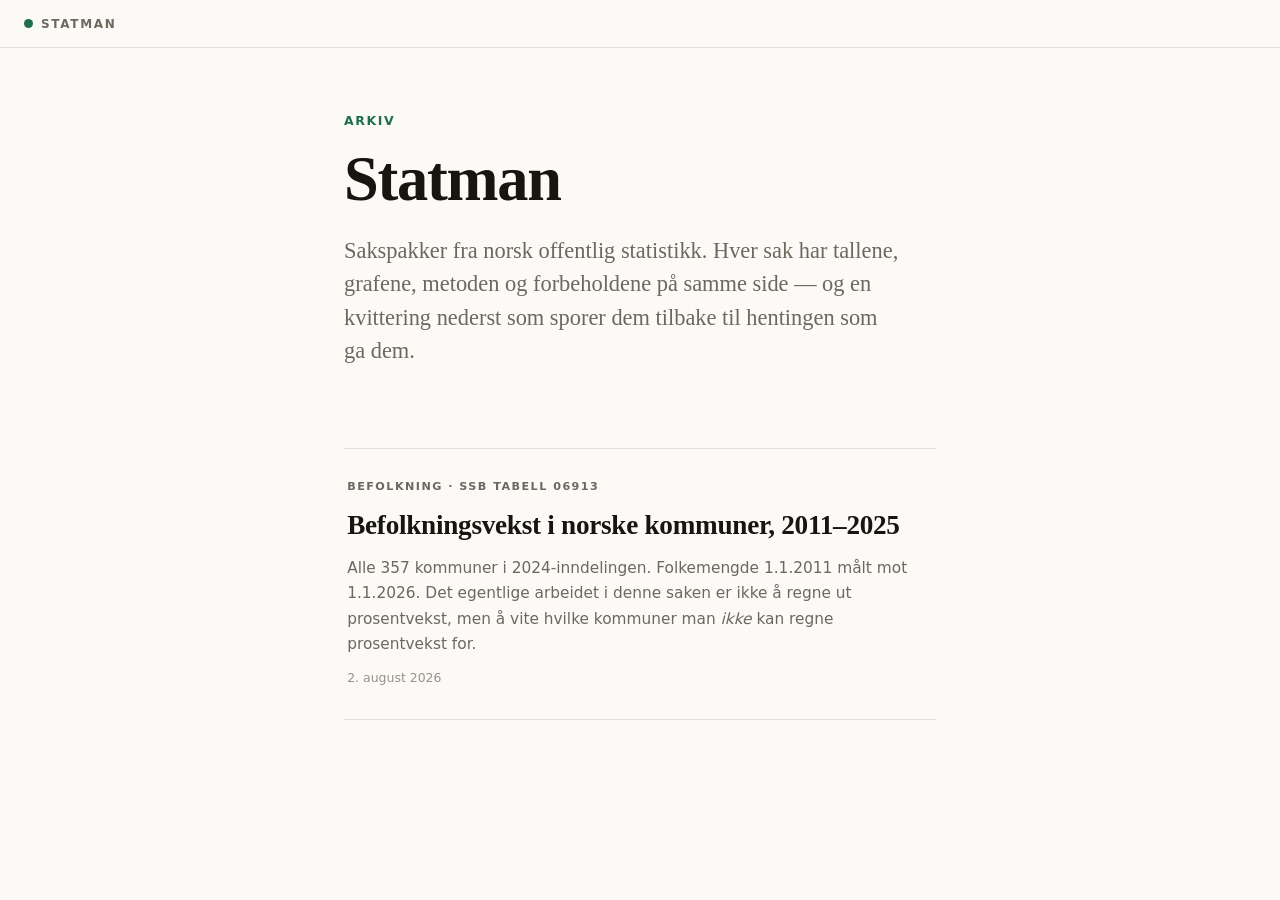
==== docs/index.html @ 6d4a6681 "Publiseringslaget: sakspakke -> artikkel i docs/ Et sjette lag, med sin egen regel: ingenting regnes" ====
<!doctype html>
<html lang="nb">
<head>
<meta charset="utf-8">
<meta name="viewport" content="width=device-width, initial-scale=1">
<title>Statman</title>
<meta name="description" content="Sakspakker fra norsk offentlig statistikk. Hver sak har tallene, grafene, metoden og forbeholdene på samme side — og en kvittering nederst som sporer dem tilbake til hentingen som ga dem.">
<meta name="generator" content="statman">
<meta name="color-scheme" content="light dark">
<link rel="icon" href="data:image/svg+xml,%3Csvg%20xmlns='http://www.w3.org/2000/svg'%20viewBox='0%200%2032%2032'%3E%3Crect%20width='32'%20height='32'%20rx='7'%20fill='%231f6f4a'/%3E%3Crect%20x='8'%20y='17'%20width='4'%20height='8'%20fill='%23fbfaf7'/%3E%3Crect%20x='14'%20y='11'%20width='4'%20height='14'%20fill='%23fbfaf7'/%3E%3Crect%20x='20'%20y='7'%20width='4'%20height='18'%20fill='%23fbfaf7'/%3E%3C/svg%3E">
<style>
/* Statman — publiseringslaget.
   Redaksjonelt og stramt. Ett tekstspenn, én aksentfarge, mye luft.
   Lekenheten ligger i det som ikke er nødvendig for å lese: kvitteringen,
   nøkkeltallene som teller opp, figurene som glir inn. Aldri i noe som
   flytter på et tall eller skjuler et forbehold. */

:root {
  color-scheme: light dark;

  --papir: #fbfaf7;
  --flate: #ffffff;
  --blekk: #16150f;
  --dempet: #6d675e;
  --svak: #97918a;
  --strek: #e6e1d8;
  --strek-mork: #d2ccc0;
  --aksent: #1f6f4a;
  --aksent-flate: #eaf3ee;
  --fall: #a33b32;
  --skygge: 0 1px 2px rgb(22 21 15 / 0.04), 0 8px 24px -12px rgb(22 21 15 / 0.16);

  --serif: ui-serif, "Iowan Old Style", "Palatino Linotype", Palatino, Georgia, serif;
  --sans: ui-sans-serif, system-ui, -apple-system, "Segoe UI", Roboto, Helvetica, sans-serif;
  --mono: ui-monospace, "SF Mono", SFMono-Regular, "JetBrains Mono", Menlo, Consolas, monospace;

  --spenn: 37rem;
  --kant: 1.5rem;
  --runding: 10px;
}

@media (prefers-color-scheme: dark) {
  :root {
    --papir: #100f0d;
    --flate: #191814;
    --blekk: #eae6dd;
    --dempet: #9d968a;
    --svak: #7a7368;
    --strek: #2b2924;
    --strek-mork: #3a3730;
    --aksent: #6cc294;
    --aksent-flate: #16241d;
    --fall: #e08a80;
    --skygge: 0 1px 2px rgb(0 0 0 / 0.4), 0 8px 24px -12px rgb(0 0 0 / 0.7);
  }
}

*, *::before, *::after { box-sizing: border-box; }

html { -webkit-text-size-adjust: 100%; scroll-behavior: smooth; }
@media (prefers-reduced-motion: reduce) { html { scroll-behavior: auto; } }

body {
  margin: 0;
  background: var(--papir);
  color: var(--blekk);
  font-family: var(--sans);
  font-size: 1.0625rem;
  line-height: 1.65;
  font-synthesis-weight: none;
  -webkit-font-smoothing: antialiased;
  text-rendering: optimizeLegibility;
}

::selection { background: var(--aksent); color: var(--papir); }

a { color: inherit; text-decoration-color: var(--strek-mork); text-underline-offset: 3px; }
a:hover { text-decoration-color: var(--aksent); }

/* -------------------------------------------------------------- rammeverk */
.fremdrift {
  position: fixed; inset: 0 auto auto 0;
  height: 2px; width: 0;
  background: var(--aksent);
  z-index: 9;
  transition: width 80ms linear;
}
@media print { .fremdrift { display: none; } }

.ark {
  display: grid;
  grid-template-columns:
    [full-start] minmax(var(--kant), 1fr)
    [wide-start] minmax(0, 9rem)
    [text-start] min(var(--spenn), 100% - var(--kant) * 2) [text-end]
    minmax(0, 9rem) [wide-end]
    minmax(var(--kant), 1fr) [full-end];
  padding-bottom: 5rem;
  counter-reset: seksjon;
}
.ark > * { grid-column: text; }

/* Seksjonene arver kolonnene fra arket, så en figur eller en tabell inne i
   en seksjon kan bryte ut av tekstspennet. Uten subgrid ville hver seksjon
   vært en boks som klemte alt inn i teksten igjen. Faller pent tilbake:
   uten støtte blir alt stående i tekstspennet. */
@supports (grid-template-columns: subgrid) {
  .ark > section {
    grid-column: full;
    display: grid;
    grid-template-columns: subgrid;
  }
  .ark > section > * { grid-column: text; }
  .ark > section > .noekkeltall,
  .ark > section > .tabell-hylse,
  .ark > section > .figur.bred { grid-column: wide; }
  .ark > section > .figur.full { grid-column: full; }
}

/* ------------------------------------------------------------------- topp */
.merke {
  grid-column: full;
  display: flex; align-items: center; gap: 0.5rem;
  padding: 1.1rem var(--kant);
  font: 600 0.75rem/1 var(--sans);
  letter-spacing: 0.14em; text-transform: uppercase;
  color: var(--dempet);
  border-bottom: 1px solid var(--strek);
  margin-bottom: 4rem;
}
.merke a { text-decoration: none; }
.merke a:hover { color: var(--aksent); }
.merke .frø {
  width: 9px; height: 9px; border-radius: 50%;
  background: var(--aksent);
  box-shadow: 0 0 0 0 color-mix(in oklab, var(--aksent) 55%, transparent);
  animation: puls 3.2s ease-out infinite;
}
@keyframes puls {
  0%   { box-shadow: 0 0 0 0 color-mix(in oklab, var(--aksent) 55%, transparent); }
  70%  { box-shadow: 0 0 0 9px color-mix(in oklab, var(--aksent) 0%, transparent); }
  100% { box-shadow: 0 0 0 0 color-mix(in oklab, var(--aksent) 0%, transparent); }
}

.stikk {
  margin: 0 0 1rem;
  font: 600 0.78rem/1.4 var(--sans);
  letter-spacing: 0.13em; text-transform: uppercase;
  color: var(--aksent);
}

h1 {
  margin: 0;
  font-family: var(--serif);
  font-size: clamp(2.3rem, 1.3rem + 3.6vw, 3.9rem);
  font-weight: 600;
  line-height: 1.05;
  letter-spacing: -0.02em;
  text-wrap: balance;
}

.ingress {
  margin: 1.4rem 0 0;
  font-family: var(--serif);
  font-size: clamp(1.15rem, 1rem + 0.6vw, 1.4rem);
  line-height: 1.5;
  color: var(--dempet);
  text-wrap: pretty;
}

.datolinje {
  margin: 1.6rem 0 0;
  padding-top: 1.4rem;
  border-top: 1px solid var(--strek);
  font-size: 0.83rem;
  color: var(--svak);
  letter-spacing: 0.02em;
}

/* --------------------------------------------------------------- seksjoner */
section { margin-top: 3.5rem; }
section:first-of-type { margin-top: 3rem; }

h2 {
  counter-increment: seksjon;
  display: flex; align-items: baseline; gap: 0.75rem;
  margin: 0 0 1.4rem;
  font-family: var(--serif);
  font-size: clamp(1.5rem, 1.2rem + 1vw, 1.95rem);
  font-weight: 600;
  letter-spacing: -0.01em;
  scroll-margin-top: 2rem;
}
h2::before {
  content: counter(seksjon, decimal-leading-zero);
  flex: none;
  font: 600 0.72rem/1.9 var(--sans);
  letter-spacing: 0.1em;
  color: var(--aksent);
  border-bottom: 2px solid var(--aksent);
}

p { margin: 0 0 1.1rem; text-wrap: pretty; }
strong { font-weight: 650; }
code {
  font-family: var(--mono);
  font-size: 0.87em;
  background: var(--aksent-flate);
  padding: 0.1em 0.35em;
  border-radius: 4px;
}

/* --------------------------------------------------------------- funnliste */
.funn { margin: 0 0 1.4rem; padding: 0; list-style: none; }
.funn li {
  position: relative;
  padding: 0 0 0 1.5rem;
  margin-bottom: 0.85rem;
}
.funn li::before {
  content: "";
  position: absolute; left: 0; top: 0.62em;
  width: 7px; height: 7px;
  border-radius: 2px;
  background: var(--aksent);
  transform: rotate(45deg);
  transition: transform 220ms ease;
}
.funn li:hover::before { transform: rotate(135deg) scale(1.15); }

/* -------------------------------------------------------------- nøkkeltall */
.noekkeltall {
  display: grid;
  grid-template-columns: repeat(auto-fit, minmax(min(100%, 9.5rem), 1fr));
  margin: 2.2rem 0;
  background: var(--flate);
  border: 1px solid var(--strek);
  border-radius: var(--runding);
  overflow: hidden;
}
/* Skillelinjene ligger på cellene, ikke i mellomrommet mellom dem. Det
   koster negative marginer, men et rutenett som ikke går opp får da tomrom
   i kortfargen i stedet for en grå flekk. */
.noekkeltall div {
  padding: 1.15rem 1.25rem;
  margin: 0 -1px -1px 0;
  border-right: 1px solid var(--strek);
  border-bottom: 1px solid var(--strek);
}
.noekkeltall .tall {
  display: block;
  font-family: var(--serif);
  font-size: clamp(1.7rem, 1.4rem + 1.2vw, 2.3rem);
  font-weight: 600;
  line-height: 1.1;
  letter-spacing: -0.02em;
  font-variant-numeric: tabular-nums;
}
.noekkeltall .etikett {
  display: block;
  margin-top: 0.45rem;
  font-size: 0.78rem;
  line-height: 1.35;
  letter-spacing: 0.06em;
  text-transform: uppercase;
  color: var(--dempet);
}
.noekkeltall .merknad {
  display: block;
  margin-top: 0.3rem;
  font-size: 0.78rem;
  color: var(--svak);
}

/* ------------------------------------------------------------------ figurer */
.figur { margin: 2.6rem 0; }
.figur.full { max-width: 72rem; margin-inline: auto; }
.figur a { display: block; text-decoration: none; }
.figur img {
  display: block; width: 100%; height: auto;
  border: 1px solid var(--strek);
  border-radius: var(--runding);
  background: #fff;
  box-shadow: var(--skygge);
  transition: transform 260ms cubic-bezier(.2,.7,.3,1), box-shadow 260ms ease;
}
.figur a:hover img { transform: translateY(-3px); box-shadow: 0 1px 2px rgb(22 21 15 / .05), 0 20px 44px -20px rgb(22 21 15 / .3); }
.figur figcaption {
  margin-top: 0.85rem;
  font-size: 0.87rem;
  line-height: 1.55;
  color: var(--dempet);
  max-width: var(--spenn);
}
.figur .kilde { display: block; margin-top: 0.25rem; color: var(--svak); font-size: 0.8rem; }

/* Glir inn ved scroll. Slås av av .rolig, som JS setter når brukeren har
   bedt om mindre bevegelse. */
body:not(.rolig) .avslor {
  opacity: 0;
  transform: translateY(14px);
}
body:not(.rolig) .avslor.synlig {
  opacity: 1;
  transform: none;
  transition: opacity 620ms ease, transform 620ms cubic-bezier(.2,.7,.3,1);
}

/* ------------------------------------------------------------------ tabeller */
.tabell-hylse {
  margin: 2.2rem 0;
  overflow-x: auto;
  border: 1px solid var(--strek);
  border-radius: var(--runding);
  background: var(--flate);
}
table { width: 100%; border-collapse: collapse; font-size: 0.9rem; }
thead th {
  position: sticky; top: 0;
  background: var(--flate);
  border-bottom: 1px solid var(--strek-mork);
  padding: 0.75rem 1rem;
  text-align: left;
  font-weight: 600;
  font-size: 0.76rem;
  letter-spacing: 0.07em;
  text-transform: uppercase;
  color: var(--dempet);
  white-space: nowrap;
}
th.h {
  cursor: pointer;
  user-select: none;
  transition: color 160ms ease;
}
th.h:hover { color: var(--aksent); }
th.h::after {
  content: "↕";
  margin-left: 0.4em;
  opacity: 0.28;
  font-size: 0.9em;
}
th.h[data-vei="opp"]::after   { content: "↑"; opacity: 1; color: var(--aksent); }
th.h[data-vei="ned"]::after   { content: "↓"; opacity: 1; color: var(--aksent); }
tbody td {
  padding: 0.6rem 1rem;
  border-top: 1px solid var(--strek);
  font-variant-numeric: tabular-nums;
}
tbody tr { transition: background 140ms ease; }
tbody tr:hover { background: var(--aksent-flate); }
td.right, th.right { text-align: right; }
.tabell-tekst { margin: -1.4rem 0 2.2rem; font-size: 0.85rem; color: var(--svak); }

/* ----------------------------------------------------------------- forbehold */
.forbehold h2::before { color: var(--fall); border-color: var(--fall); }
.forbehold p.hvorfor { color: var(--dempet); font-size: 0.95rem; }
details {
  border-top: 1px solid var(--strek);
  padding: 0.15rem 0;
}
details:last-of-type { border-bottom: 1px solid var(--strek); }
summary {
  display: flex; align-items: baseline; gap: 0.7rem;
  padding: 0.9rem 0;
  cursor: pointer;
  list-style: none;
  font-weight: 600;
  font-size: 0.98rem;
}
summary::-webkit-details-marker { display: none; }
summary::before {
  content: "+";
  flex: none;
  width: 1.1rem;
  font: 400 1.1rem/1 var(--mono);
  color: var(--aksent);
  transition: transform 220ms cubic-bezier(.2,.7,.3,1);
}
details[open] summary::before { transform: rotate(45deg); }
summary .enhet { font-weight: 400; color: var(--svak); font-size: 0.85rem; }
summary:hover { color: var(--aksent); }
details ul { margin: 0 0 1.1rem; padding-left: 1.85rem; }
details li { margin-bottom: 0.5rem; font-size: 0.94rem; color: var(--dempet); }
details li.brudd::marker { color: var(--fall); }
details .kilde-linje {
  margin: 0 0 0.8rem 1.85rem;
  font-size: 0.82rem;
  color: var(--svak);
}

/* --------------------------------------------------------------------- filer */
.filer { margin: 0; padding: 0; list-style: none; }
.filer li { border-top: 1px solid var(--strek); }
.filer li:last-child { border-bottom: 1px solid var(--strek); }
.filer a {
  display: flex; flex-wrap: wrap; align-items: baseline; gap: 0.2rem 0.9rem;
  padding: 0.8rem 0.2rem;
  text-decoration: none;
  transition: padding-left 200ms cubic-bezier(.2,.7,.3,1), background 160ms ease;
}
.filer a:hover { padding-left: 0.7rem; background: var(--aksent-flate); }
.filer .navn { font-family: var(--mono); font-size: 0.86rem; color: var(--aksent); }
.filer .om { color: var(--dempet); font-size: 0.9rem; }

/* --------------------------------------------------------------- kvitteringen */
/* Proveniensen satt som en kassalapp. Den er der fordi det er det systemet
   gjør best: et publisert tall skal kunne spores tilbake til hentingen som
   ga det, også av noen som bare har denne sida. */
.kvittering {
  --pad: 1.5rem;
  position: relative;
  margin: 4.5rem 0 0;
  padding: var(--pad);
  background: var(--flate);
  border: 1px solid var(--strek);
  border-bottom: 0;
  border-radius: var(--runding) var(--runding) 0 0;
  box-shadow: var(--skygge);
  font-family: var(--mono);
  font-size: 0.78rem;
  line-height: 1.9;
  color: var(--dempet);
}
.kvittering::after {
  content: "";
  position: absolute; left: -1px; right: -1px; bottom: -11px;
  height: 12px;
  background: var(--flate);
  border-inline: 1px solid var(--strek);
  -webkit-mask: linear-gradient(-45deg, #0000 8px, #000 0) 0 0 / 16px 100% repeat-x;
          mask: linear-gradient(-45deg, #0000 8px, #000 0) 0 0 / 16px 100% repeat-x;
}
.kvittering h2 {
  display: block;
  margin: 0 0 1rem;
  font: 600 0.72rem/1 var(--sans);
  letter-spacing: 0.18em;
  text-transform: uppercase;
  color: var(--blekk);
  text-align: center;
}
.kvittering h2::before { content: none; }
.kvittering hr {
  border: 0;
  border-top: 1px dashed var(--strek-mork);
  margin: 0.9rem 0;
}
.kvittering dl {
  display: grid;
  grid-template-columns: minmax(6rem, auto) 1fr;
  gap: 0.1rem 1.2rem;
  margin: 0;
}
@media (max-width: 32rem) {
  .kvittering dl { grid-template-columns: 1fr; }
  .kvittering dt { margin-top: 0.6rem; }
}
.kvittering dt { color: var(--svak); white-space: nowrap; }
.kvittering dd { margin: 0; overflow-wrap: anywhere; color: var(--blekk); }
.kvittering .bunn { margin: 0.9rem 0 0; text-align: center; color: var(--svak); }

/* ------------------------------------------------------------------- arkivet */
.arkiv { list-style: none; margin: 2rem 0 0; padding: 0; }
.arkiv li { border-top: 1px solid var(--strek); }
.arkiv li:last-child { border-bottom: 1px solid var(--strek); }
.arkiv a {
  display: block;
  padding: 1.9rem 0.2rem;
  text-decoration: none;
  transition: padding-left 260ms cubic-bezier(.2,.7,.3,1), background 180ms ease;
}
.arkiv a:hover { padding-left: 0.9rem; background: var(--aksent-flate); }
.arkiv .stikk { margin-bottom: 0.5rem; font-size: 0.7rem; }
.arkiv h2 {
  display: block;
  margin: 0 0 0.5rem;
  font-size: clamp(1.35rem, 1.15rem + 0.8vw, 1.7rem);
}
.arkiv h2::before { content: none; }
.arkiv p { margin: 0; color: var(--dempet); font-size: 0.96rem; }
.arkiv time { display: block; margin-top: 0.7rem; font-size: 0.78rem; color: var(--svak); font-variant-numeric: tabular-nums; }
.tomt { color: var(--svak); font-style: italic; }

/* --------------------------------------------------------------------- print */
@media print {
  body { background: #fff; font-size: 10.5pt; }
  .merke, .fremdrift { display: none; }
  .figur img { box-shadow: none; }
  details { break-inside: avoid; }
  details:not([open]) > *:not(summary) { display: block !important; }
  .kvittering { box-shadow: none; break-inside: avoid; }
  a { text-decoration: none; }
}
</style>
</head>
<body>
<div class="fremdrift" id="fremdrift"></div>
<article class="ark"><div class="merke"><span class="frø"></span>Statman</div><header><p class="stikk">Arkiv</p><h1>Statman</h1><p class="ingress">Sakspakker fra norsk offentlig statistikk. Hver sak har tallene, grafene, metoden og forbeholdene på samme side — og en kvittering nederst som sporer dem tilbake til hentingen som ga dem.</p></header><section><ul class="arkiv"><li><a href="befolkningsvekst_kommune/index.html"><p class="stikk">Befolkning · SSB tabell 06913</p><h2>Befolkningsvekst i norske kommuner, 2011–2025</h2><p>Alle 357 kommuner i 2024-inndelingen. Folkemengde 1.1.2011 målt mot 1.1.2026. Det egentlige arbeidet i denne saken er ikke å regne ut prosentvekst, men å vite hvilke kommuner man <em>ikke</em> kan regne prosentvekst for.</p><time datetime="2026-08-02">2. august 2026</time></a></li></ul></section></article>
<script>
/* Statman — publiseringslaget.
   Fire små ting: lesefremdrift, tall som teller opp, figurer som glir inn,
   tabeller som kan sorteres. Ingenting her endrer et tall, og sida er fullt
   lesbar uten skript i det hele tatt. */
(function () {
  "use strict";

  var rolig = window.matchMedia("(prefers-reduced-motion: reduce)").matches;
  if (rolig) document.body.classList.add("rolig");

  /* ------------------------------------------------------ lesefremdrift */
  var stripe = document.getElementById("fremdrift");
  if (stripe) {
    var ventende = false;
    var tegn = function () {
      ventende = false;
      var h = document.documentElement;
      var strekk = h.scrollHeight - h.clientHeight;
      var del = strekk > 0 ? h.scrollTop / strekk : 0;
      stripe.style.width = Math.min(100, Math.max(0, del * 100)).toFixed(2) + "%";
    };
    addEventListener("scroll", function () {
      if (!ventende) { ventende = true; requestAnimationFrame(tegn); }
    }, { passive: true });
    addEventListener("resize", tegn, { passive: true });
    tegn();
  }

  /* --------------------------------------------------------- norske tall */
  // "+707 095", "14,4 %", "−22,1 %" -> {før, tall, desimaler, etter}
  // Tallet får ikke slutte på mellomrom — ellers spiser det opp det harde
  // mellomrommet foran «%» og «øre», og enheten klistrer seg til tallet.
  var TALL = /^(.*?)(\d(?:[\d\s]*\d)?(?:,\d+)?)(.*)$/s;

  function les(tekst) {
    var m = TALL.exec(tekst);
    if (!m) return null;
    var rå = m[2].replace(/\s/g, "").replace(",", ".");
    var verdi = parseFloat(rå);
    if (!isFinite(verdi)) return null;
    var komma = m[2].indexOf(",");
    return {
      før: m[1],
      verdi: verdi,
      desimaler: komma === -1 ? 0 : m[2].length - komma - 1,
      etter: m[3]
    };
  }

  function skriv(del, verdi) {
    return del.før + verdi.toLocaleString("nb-NO", {
      minimumFractionDigits: del.desimaler,
      maximumFractionDigits: del.desimaler
    }) + del.etter;
  }

  /* ------------------------------------------- nøkkeltall som teller opp */
  function tell(el) {
    var del = les(el.textContent);
    if (!del) return;
    var start = performance.now();
    var varighet = 900;
    var steg = function (nå) {
      var t = Math.min(1, (nå - start) / varighet);
      var lettet = 1 - Math.pow(1 - t, 3);
      el.textContent = skriv(del, del.verdi * lettet);
      if (t < 1) requestAnimationFrame(steg);
      else el.textContent = skriv(del, del.verdi);
    };
    requestAnimationFrame(steg);
  }

  /* ------------------------------------------------ avsløring ved scroll */
  var mål = document.querySelectorAll(".avslor");
  if (!rolig && "IntersectionObserver" in window) {
    var kikker = new IntersectionObserver(function (poster) {
      poster.forEach(function (post) {
        if (!post.isIntersecting) return;
        post.target.classList.add("synlig");
        post.target.querySelectorAll(".tall").forEach(tell);
        kikker.unobserve(post.target);
      });
    }, { rootMargin: "0px 0px -8% 0px", threshold: 0.12 });
    mål.forEach(function (el) { kikker.observe(el); });
  } else {
    mål.forEach(function (el) { el.classList.add("synlig"); });
  }

  /* ---------------------------------------------------- sorterbare tabeller */
  document.querySelectorAll("table[data-sorterbar]").forEach(function (tabell) {
    var kropp = tabell.tBodies[0];
    if (!kropp) return;
    var opprinnelig = Array.prototype.slice.call(kropp.rows);

    tabell.querySelectorAll("thead th").forEach(function (th, kol) {
      th.classList.add("h");
      th.tabIndex = 0;
      th.setAttribute("role", "button");

      var sorter = function () {
        var vei = th.dataset.vei === "ned" ? "opp" : th.dataset.vei === "opp" ? "" : "ned";
        tabell.querySelectorAll("thead th").forEach(function (annen) {
          delete annen.dataset.vei;
          annen.removeAttribute("aria-sort");
        });

        if (!vei) {
          opprinnelig.forEach(function (rad) { kropp.appendChild(rad); });
          return;
        }
        th.dataset.vei = vei;
        th.setAttribute("aria-sort", vei === "ned" ? "descending" : "ascending");

        var retning = vei === "ned" ? -1 : 1;
        var rader = Array.prototype.slice.call(kropp.rows);
        rader.sort(function (a, b) {
          var ta = a.cells[kol].textContent.trim();
          var tb = b.cells[kol].textContent.trim();
          var na = les(ta), nb = les(tb);
          // Bare tallsortering når hele kolonneparet er tall. Ellers
          // ville «Nes» og «1806» blitt sammenlignet på hver sin skala.
          if (na && nb && /^[^\p{L}]*$/u.test(ta.replace(/[%\s]/g, ""))) {
            var fa = /^\s*[-−]/.test(ta) ? -na.verdi : na.verdi;
            var fb = /^\s*[-−]/.test(tb) ? -nb.verdi : nb.verdi;
            return (fa - fb) * retning;
          }
          return ta.localeCompare(tb, "nb") * retning;
        });
        rader.forEach(function (rad) { kropp.appendChild(rad); });
      };

      th.addEventListener("click", sorter);
      th.addEventListener("keydown", function (e) {
        if (e.key === "Enter" || e.key === " ") { e.preventDefault(); sorter(); }
      });
    });
  });
})();
</script>
</body>
</html>
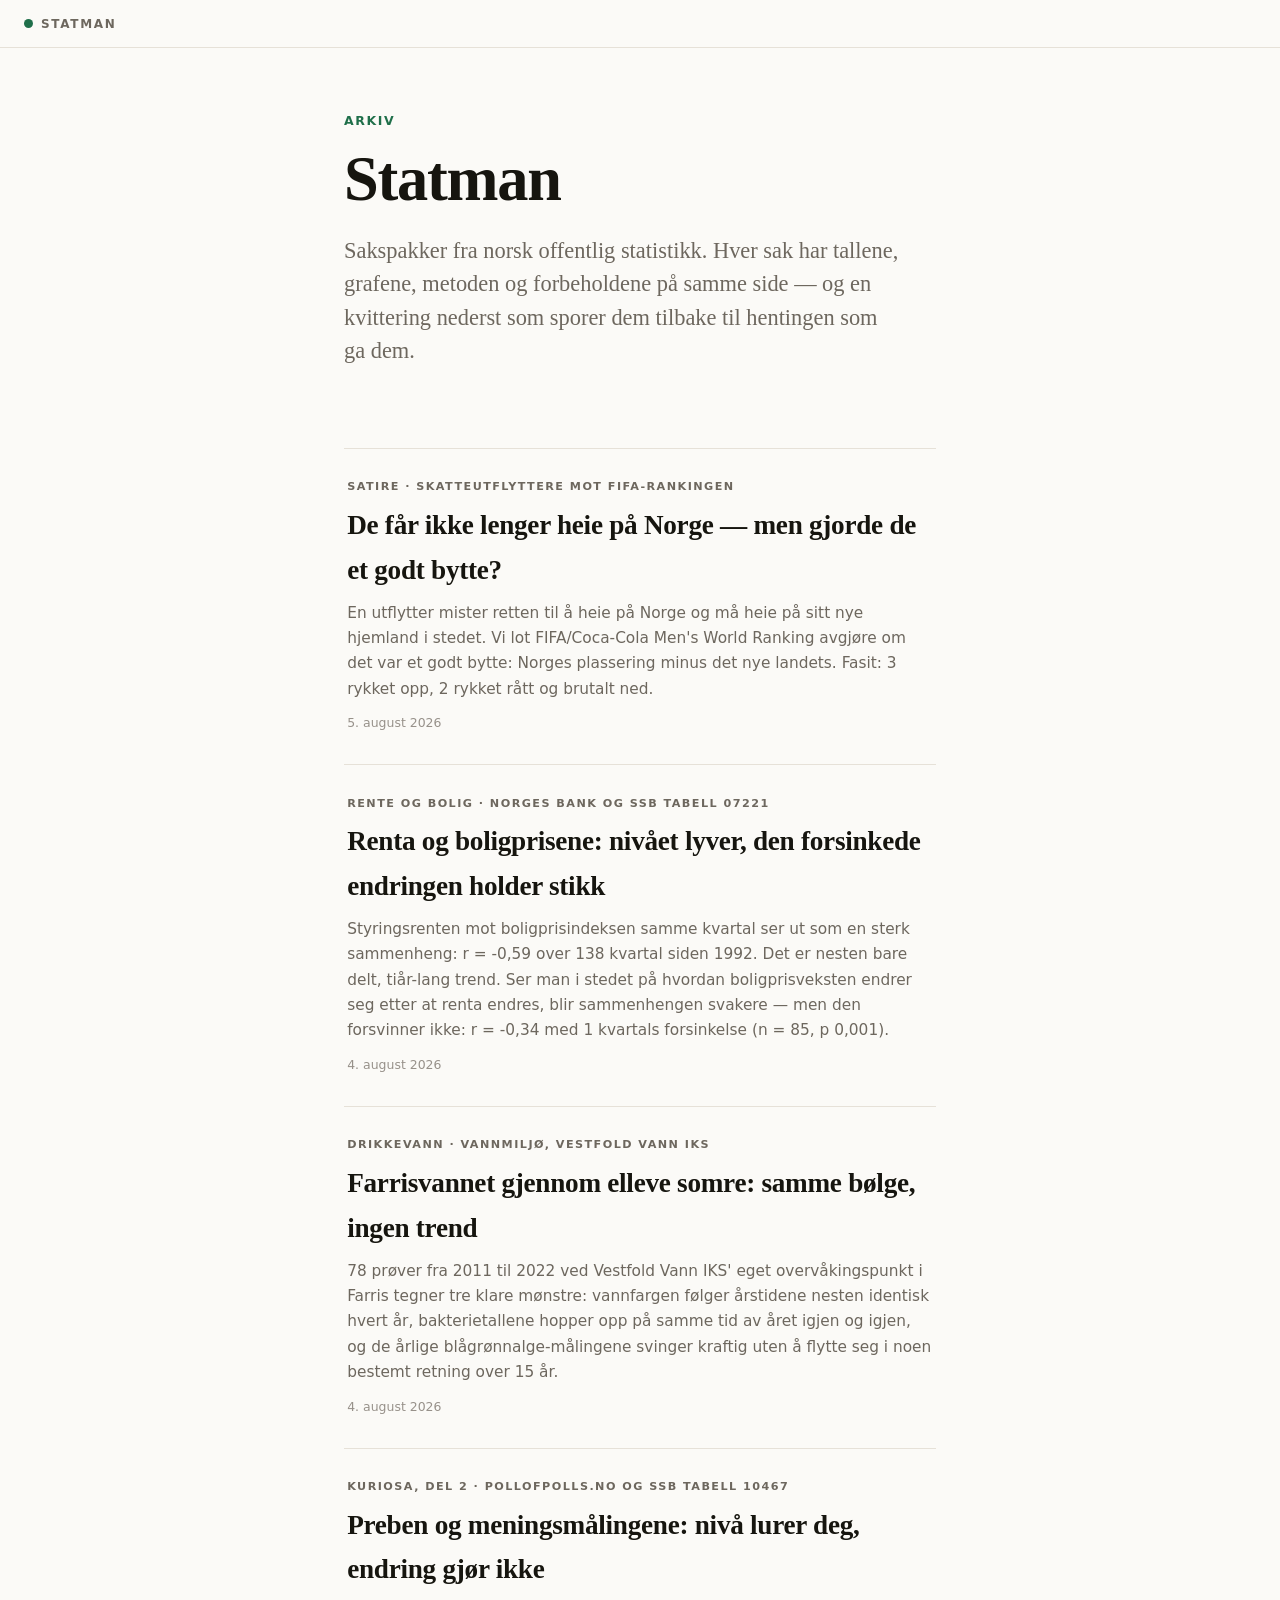
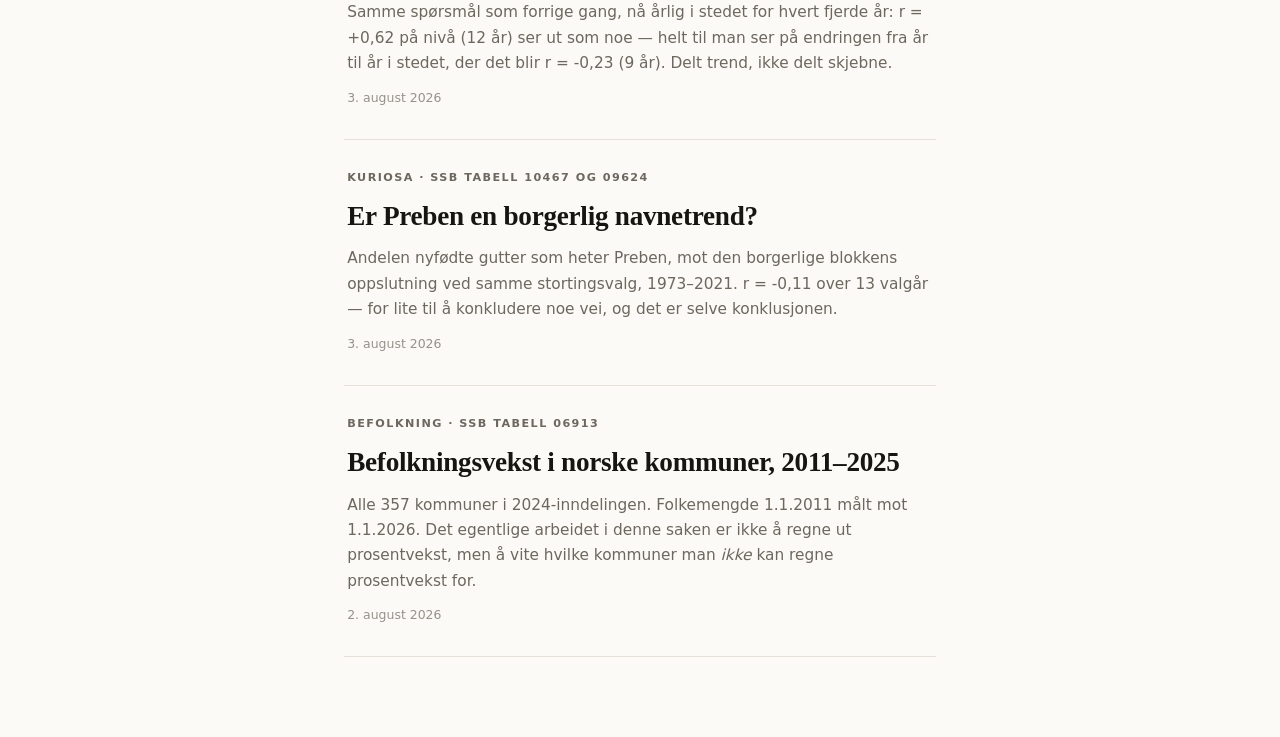
==== commit 5e08b944: "Utflyttertabellen: legg til Isabel Raad (Emiratene) Én ny, veldokumentert utflytter i eget land: Isa" ====
--- a/docs/index.html
+++ b/docs/index.html
@@ -496,7 +496,7 @@
 </head>
 <body>
 <div class="fremdrift" id="fremdrift"></div>
-<article class="ark"><div class="merke"><span class="frø"></span>Statman</div><header><p class="stikk">Arkiv</p><h1>Statman</h1><p class="ingress">Sakspakker fra norsk offentlig statistikk. Hver sak har tallene, grafene, metoden og forbeholdene på samme side — og en kvittering nederst som sporer dem tilbake til hentingen som ga dem.</p></header><section><ul class="arkiv"><li><a href="befolkningsvekst_kommune/index.html"><p class="stikk">Befolkning · SSB tabell 06913</p><h2>Befolkningsvekst i norske kommuner, 2011–2025</h2><p>Alle 357 kommuner i 2024-inndelingen. Folkemengde 1.1.2011 målt mot 1.1.2026. Det egentlige arbeidet i denne saken er ikke å regne ut prosentvekst, men å vite hvilke kommuner man <em>ikke</em> kan regne prosentvekst for.</p><time datetime="2026-08-02">2. august 2026</time></a></li></ul></section></article>
+<article class="ark"><div class="merke"><span class="frø"></span>Statman</div><header><p class="stikk">Arkiv</p><h1>Statman</h1><p class="ingress">Sakspakker fra norsk offentlig statistikk. Hver sak har tallene, grafene, metoden og forbeholdene på samme side — og en kvittering nederst som sporer dem tilbake til hentingen som ga dem.</p></header><section><ul class="arkiv"><li><a href="utflyttere_fifa/index.html"><p class="stikk">Satire · Skatteutflyttere mot FIFA-rankingen</p><h2>De får ikke lenger heie på Norge — men gjorde de et godt bytte?</h2><p>En utflytter mister retten til å heie på Norge og må heie på sitt nye hjemland i stedet. Vi lot FIFA/Coca-Cola Men&#x27;s World Ranking avgjøre om det var et godt bytte: Norges plassering minus det nye landets. Fasit: 3 rykket opp, 2 rykket rått og brutalt ned.</p><time datetime="2026-08-05">5. august 2026</time></a></li><li><a href="rente_bolig/index.html"><p class="stikk">Rente og bolig · Norges Bank og SSB tabell 07221</p><h2>Renta og boligprisene: nivået lyver, den forsinkede endringen holder stikk</h2><p>Styringsrenten mot boligprisindeksen samme kvartal ser ut som en sterk sammenheng: r = -0,59 over 138 kvartal siden 1992. Det er nesten bare delt, tiår-lang trend. Ser man i stedet på hvordan boligprisveksten endrer seg etter at renta endres, blir sammenhengen svakere — men den forsvinner ikke: r = -0,34 med 1 kvartals forsinkelse (n = 85, p 0,001).</p><time datetime="2026-08-04">4. august 2026</time></a></li><li><a href="farris_vannkvalitet/index.html"><p class="stikk">Drikkevann · Vannmiljø, Vestfold Vann IKS</p><h2>Farrisvannet gjennom elleve somre: samme bølge, ingen trend</h2><p>78 prøver fra 2011 til 2022 ved Vestfold Vann IKS&#x27; eget overvåkingspunkt i Farris tegner tre klare mønstre: vannfargen følger årstidene nesten identisk hvert år, bakterietallene hopper opp på samme tid av året igjen og igjen, og de årlige blågrønnalge-målingene svinger kraftig uten å flytte seg i noen bestemt retning over 15 år.</p><time datetime="2026-08-04">4. august 2026</time></a></li><li><a href="preben_meningsmalinger/index.html"><p class="stikk">Kuriosa, del 2 · pollofpolls.no og SSB tabell 10467</p><h2>Preben og meningsmålingene: nivå lurer deg, endring gjør ikke</h2><p>Samme spørsmål som forrige gang, nå årlig i stedet for hvert fjerde år: r = +0,62 på nivå (12 år) ser ut som noe — helt til man ser på endringen fra år til år i stedet, der det blir r = -0,23 (9 år). Delt trend, ikke delt skjebne.</p><time datetime="2026-08-03">3. august 2026</time></a></li><li><a href="preben_borgerlig/index.html"><p class="stikk">Kuriosa · SSB tabell 10467 og 09624</p><h2>Er Preben en borgerlig navnetrend?</h2><p>Andelen nyfødte gutter som heter Preben, mot den borgerlige blokkens oppslutning ved samme stortingsvalg, 1973–2021. r = -0,11 over 13 valgår — for lite til å konkludere noe vei, og det er selve konklusjonen.</p><time datetime="2026-08-03">3. august 2026</time></a></li><li><a href="befolkningsvekst_kommune/index.html"><p class="stikk">Befolkning · SSB tabell 06913</p><h2>Befolkningsvekst i norske kommuner, 2011–2025</h2><p>Alle 357 kommuner i 2024-inndelingen. Folkemengde 1.1.2011 målt mot 1.1.2026. Det egentlige arbeidet i denne saken er ikke å regne ut prosentvekst, men å vite hvilke kommuner man <em>ikke</em> kan regne prosentvekst for.</p><time datetime="2026-08-02">2. august 2026</time></a></li></ul></section></article>
 <script>
 /* Statman — publiseringslaget.
    Fire små ting: lesefremdrift, tall som teller opp, figurer som glir inn,
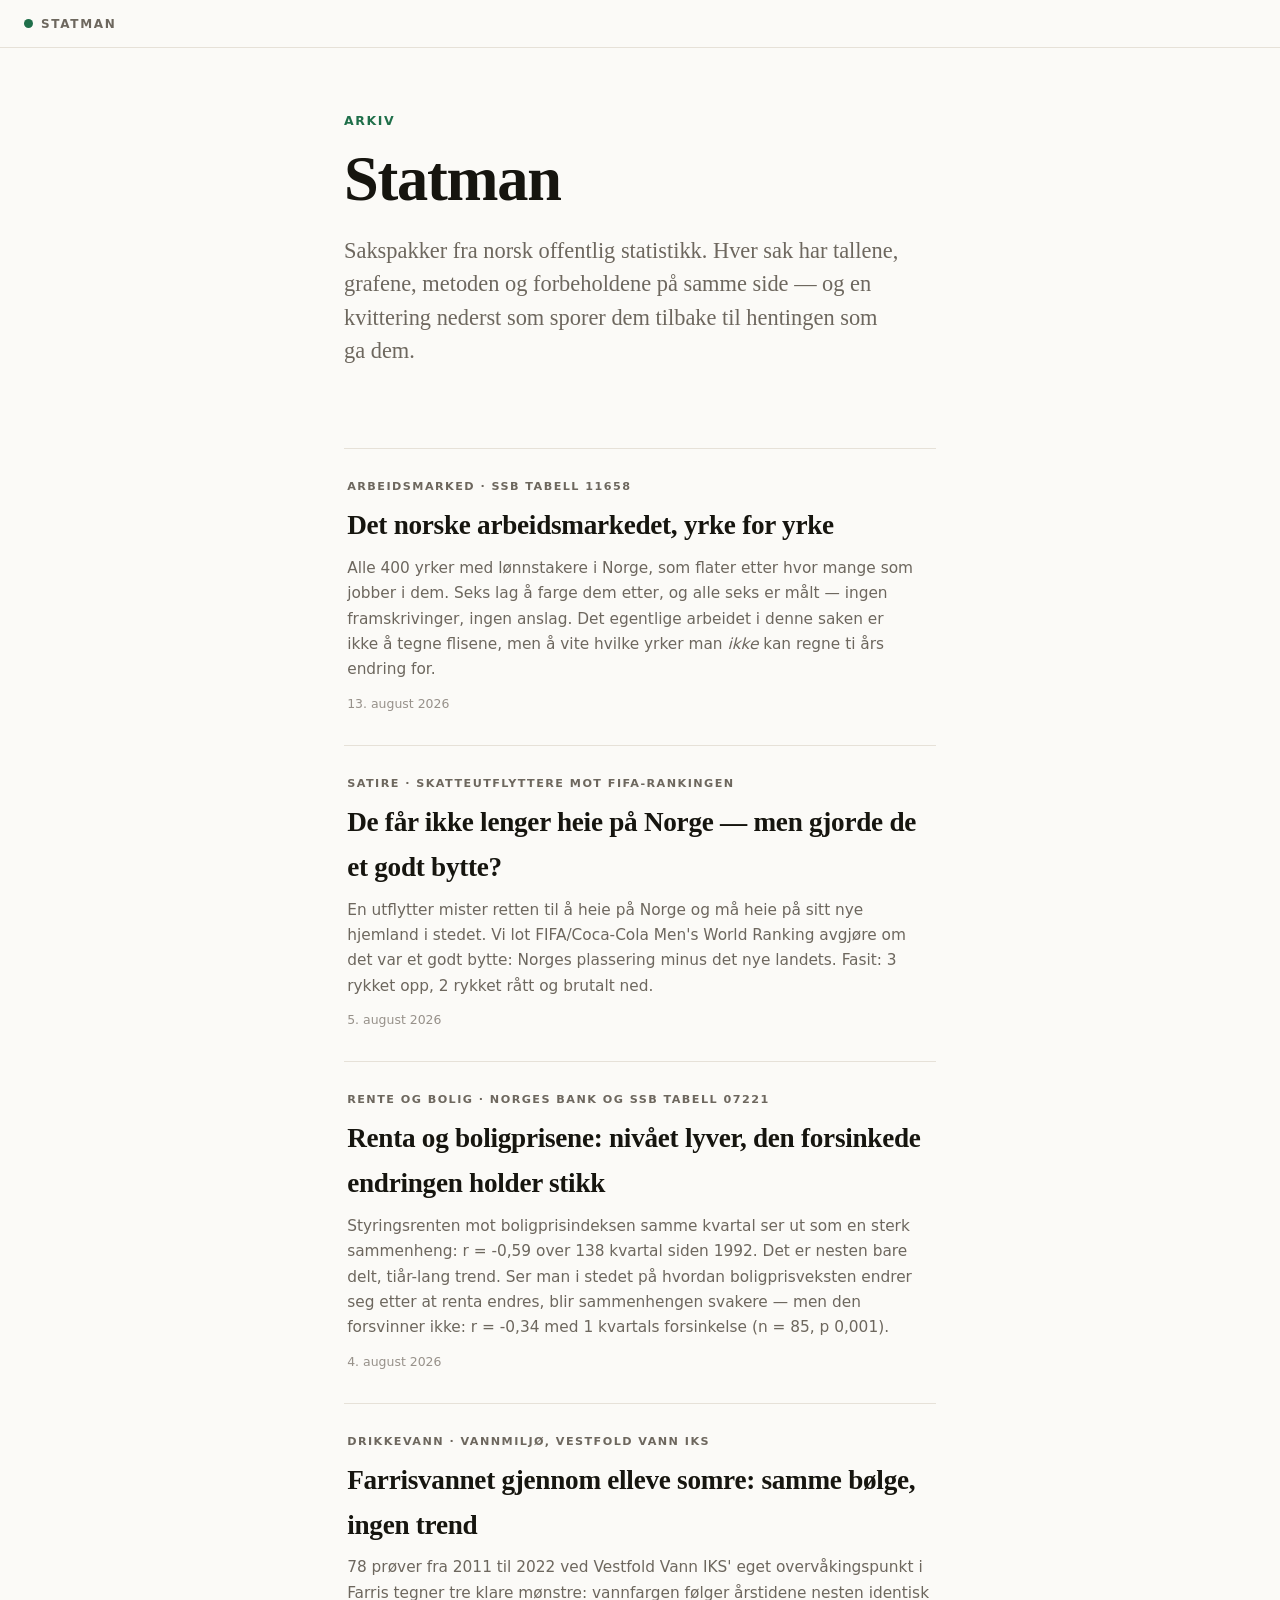
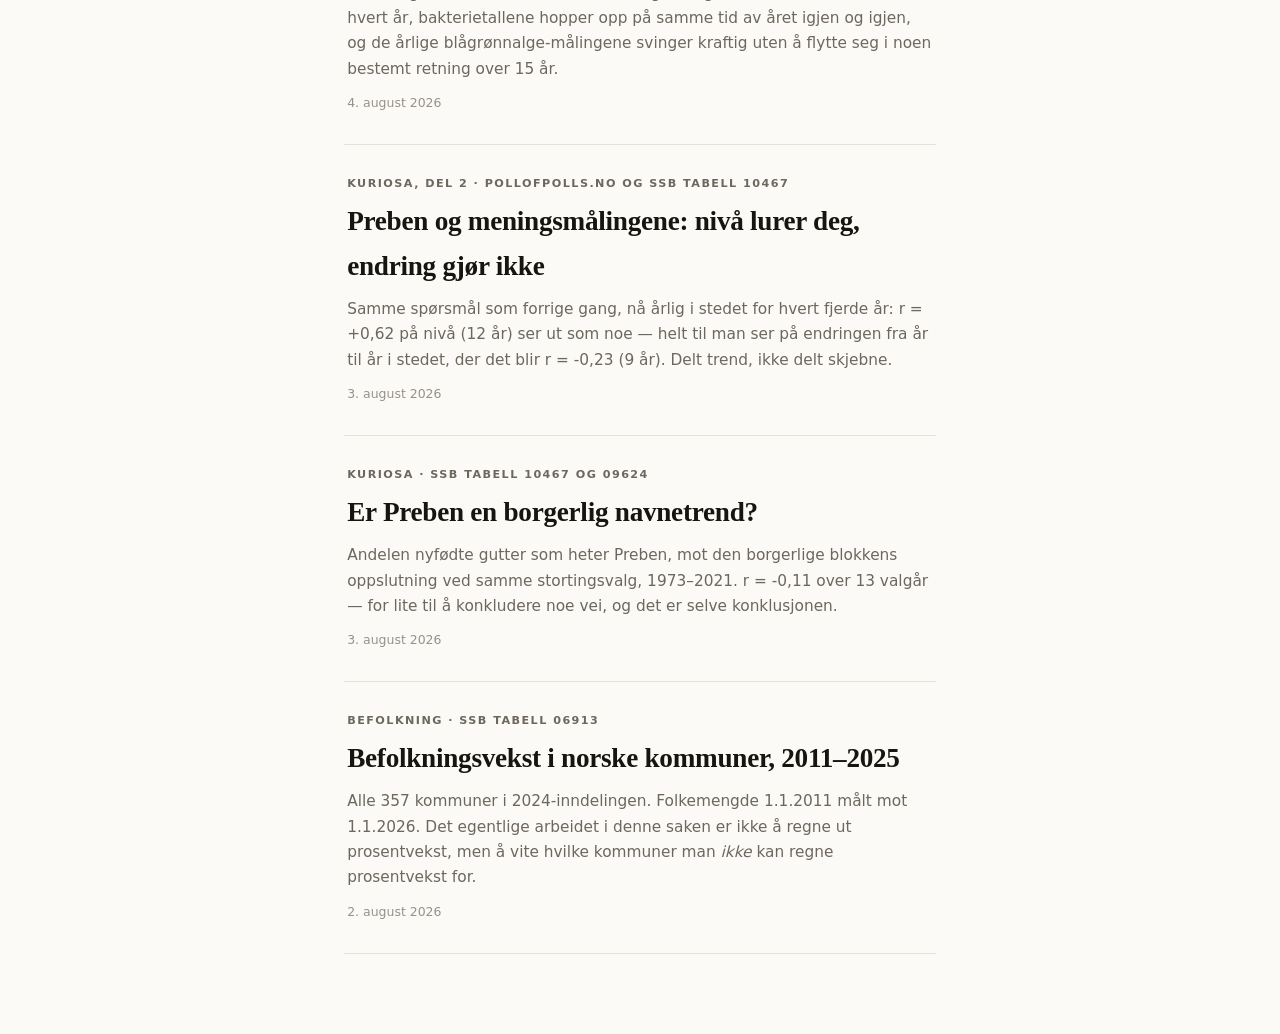
==== commit 3190caca: "Arbeidsmarkedet yrke for yrke: flisediagram med seks målte fargelag Ny sak over 407 fireside STYRK-0" ====
--- a/docs/index.html
+++ b/docs/index.html
@@ -496,7 +496,7 @@
 </head>
 <body>
 <div class="fremdrift" id="fremdrift"></div>
-<article class="ark"><div class="merke"><span class="frø"></span>Statman</div><header><p class="stikk">Arkiv</p><h1>Statman</h1><p class="ingress">Sakspakker fra norsk offentlig statistikk. Hver sak har tallene, grafene, metoden og forbeholdene på samme side — og en kvittering nederst som sporer dem tilbake til hentingen som ga dem.</p></header><section><ul class="arkiv"><li><a href="utflyttere_fifa/index.html"><p class="stikk">Satire · Skatteutflyttere mot FIFA-rankingen</p><h2>De får ikke lenger heie på Norge — men gjorde de et godt bytte?</h2><p>En utflytter mister retten til å heie på Norge og må heie på sitt nye hjemland i stedet. Vi lot FIFA/Coca-Cola Men&#x27;s World Ranking avgjøre om det var et godt bytte: Norges plassering minus det nye landets. Fasit: 3 rykket opp, 2 rykket rått og brutalt ned.</p><time datetime="2026-08-05">5. august 2026</time></a></li><li><a href="rente_bolig/index.html"><p class="stikk">Rente og bolig · Norges Bank og SSB tabell 07221</p><h2>Renta og boligprisene: nivået lyver, den forsinkede endringen holder stikk</h2><p>Styringsrenten mot boligprisindeksen samme kvartal ser ut som en sterk sammenheng: r = -0,59 over 138 kvartal siden 1992. Det er nesten bare delt, tiår-lang trend. Ser man i stedet på hvordan boligprisveksten endrer seg etter at renta endres, blir sammenhengen svakere — men den forsvinner ikke: r = -0,34 med 1 kvartals forsinkelse (n = 85, p 0,001).</p><time datetime="2026-08-04">4. august 2026</time></a></li><li><a href="farris_vannkvalitet/index.html"><p class="stikk">Drikkevann · Vannmiljø, Vestfold Vann IKS</p><h2>Farrisvannet gjennom elleve somre: samme bølge, ingen trend</h2><p>78 prøver fra 2011 til 2022 ved Vestfold Vann IKS&#x27; eget overvåkingspunkt i Farris tegner tre klare mønstre: vannfargen følger årstidene nesten identisk hvert år, bakterietallene hopper opp på samme tid av året igjen og igjen, og de årlige blågrønnalge-målingene svinger kraftig uten å flytte seg i noen bestemt retning over 15 år.</p><time datetime="2026-08-04">4. august 2026</time></a></li><li><a href="preben_meningsmalinger/index.html"><p class="stikk">Kuriosa, del 2 · pollofpolls.no og SSB tabell 10467</p><h2>Preben og meningsmålingene: nivå lurer deg, endring gjør ikke</h2><p>Samme spørsmål som forrige gang, nå årlig i stedet for hvert fjerde år: r = +0,62 på nivå (12 år) ser ut som noe — helt til man ser på endringen fra år til år i stedet, der det blir r = -0,23 (9 år). Delt trend, ikke delt skjebne.</p><time datetime="2026-08-03">3. august 2026</time></a></li><li><a href="preben_borgerlig/index.html"><p class="stikk">Kuriosa · SSB tabell 10467 og 09624</p><h2>Er Preben en borgerlig navnetrend?</h2><p>Andelen nyfødte gutter som heter Preben, mot den borgerlige blokkens oppslutning ved samme stortingsvalg, 1973–2021. r = -0,11 over 13 valgår — for lite til å konkludere noe vei, og det er selve konklusjonen.</p><time datetime="2026-08-03">3. august 2026</time></a></li><li><a href="befolkningsvekst_kommune/index.html"><p class="stikk">Befolkning · SSB tabell 06913</p><h2>Befolkningsvekst i norske kommuner, 2011–2025</h2><p>Alle 357 kommuner i 2024-inndelingen. Folkemengde 1.1.2011 målt mot 1.1.2026. Det egentlige arbeidet i denne saken er ikke å regne ut prosentvekst, men å vite hvilke kommuner man <em>ikke</em> kan regne prosentvekst for.</p><time datetime="2026-08-02">2. august 2026</time></a></li></ul></section></article>
+<article class="ark"><div class="merke"><span class="frø"></span>Statman</div><header><p class="stikk">Arkiv</p><h1>Statman</h1><p class="ingress">Sakspakker fra norsk offentlig statistikk. Hver sak har tallene, grafene, metoden og forbeholdene på samme side — og en kvittering nederst som sporer dem tilbake til hentingen som ga dem.</p></header><section><ul class="arkiv"><li><a href="arbeidsmarked_yrke/index.html"><p class="stikk">Arbeidsmarked · SSB tabell 11658</p><h2>Det norske arbeidsmarkedet, yrke for yrke</h2><p>Alle 400 yrker med lønnstakere i Norge, som flater etter hvor mange som jobber i dem. Seks lag å farge dem etter, og alle seks er målt — ingen framskrivinger, ingen anslag. Det egentlige arbeidet i denne saken er ikke å tegne flisene, men å vite hvilke yrker man <em>ikke</em> kan regne ti års endring for.</p><time datetime="2026-08-13">13. august 2026</time></a></li><li><a href="utflyttere_fifa/index.html"><p class="stikk">Satire · Skatteutflyttere mot FIFA-rankingen</p><h2>De får ikke lenger heie på Norge — men gjorde de et godt bytte?</h2><p>En utflytter mister retten til å heie på Norge og må heie på sitt nye hjemland i stedet. Vi lot FIFA/Coca-Cola Men&#x27;s World Ranking avgjøre om det var et godt bytte: Norges plassering minus det nye landets. Fasit: 3 rykket opp, 2 rykket rått og brutalt ned.</p><time datetime="2026-08-05">5. august 2026</time></a></li><li><a href="rente_bolig/index.html"><p class="stikk">Rente og bolig · Norges Bank og SSB tabell 07221</p><h2>Renta og boligprisene: nivået lyver, den forsinkede endringen holder stikk</h2><p>Styringsrenten mot boligprisindeksen samme kvartal ser ut som en sterk sammenheng: r = -0,59 over 138 kvartal siden 1992. Det er nesten bare delt, tiår-lang trend. Ser man i stedet på hvordan boligprisveksten endrer seg etter at renta endres, blir sammenhengen svakere — men den forsvinner ikke: r = -0,34 med 1 kvartals forsinkelse (n = 85, p 0,001).</p><time datetime="2026-08-04">4. august 2026</time></a></li><li><a href="farris_vannkvalitet/index.html"><p class="stikk">Drikkevann · Vannmiljø, Vestfold Vann IKS</p><h2>Farrisvannet gjennom elleve somre: samme bølge, ingen trend</h2><p>78 prøver fra 2011 til 2022 ved Vestfold Vann IKS&#x27; eget overvåkingspunkt i Farris tegner tre klare mønstre: vannfargen følger årstidene nesten identisk hvert år, bakterietallene hopper opp på samme tid av året igjen og igjen, og de årlige blågrønnalge-målingene svinger kraftig uten å flytte seg i noen bestemt retning over 15 år.</p><time datetime="2026-08-04">4. august 2026</time></a></li><li><a href="preben_meningsmalinger/index.html"><p class="stikk">Kuriosa, del 2 · pollofpolls.no og SSB tabell 10467</p><h2>Preben og meningsmålingene: nivå lurer deg, endring gjør ikke</h2><p>Samme spørsmål som forrige gang, nå årlig i stedet for hvert fjerde år: r = +0,62 på nivå (12 år) ser ut som noe — helt til man ser på endringen fra år til år i stedet, der det blir r = -0,23 (9 år). Delt trend, ikke delt skjebne.</p><time datetime="2026-08-03">3. august 2026</time></a></li><li><a href="preben_borgerlig/index.html"><p class="stikk">Kuriosa · SSB tabell 10467 og 09624</p><h2>Er Preben en borgerlig navnetrend?</h2><p>Andelen nyfødte gutter som heter Preben, mot den borgerlige blokkens oppslutning ved samme stortingsvalg, 1973–2021. r = -0,11 over 13 valgår — for lite til å konkludere noe vei, og det er selve konklusjonen.</p><time datetime="2026-08-03">3. august 2026</time></a></li><li><a href="befolkningsvekst_kommune/index.html"><p class="stikk">Befolkning · SSB tabell 06913</p><h2>Befolkningsvekst i norske kommuner, 2011–2025</h2><p>Alle 357 kommuner i 2024-inndelingen. Folkemengde 1.1.2011 målt mot 1.1.2026. Det egentlige arbeidet i denne saken er ikke å regne ut prosentvekst, men å vite hvilke kommuner man <em>ikke</em> kan regne prosentvekst for.</p><time datetime="2026-08-02">2. august 2026</time></a></li></ul></section></article>
 <script>
 /* Statman — publiseringslaget.
    Fire små ting: lesefremdrift, tall som teller opp, figurer som glir inn,
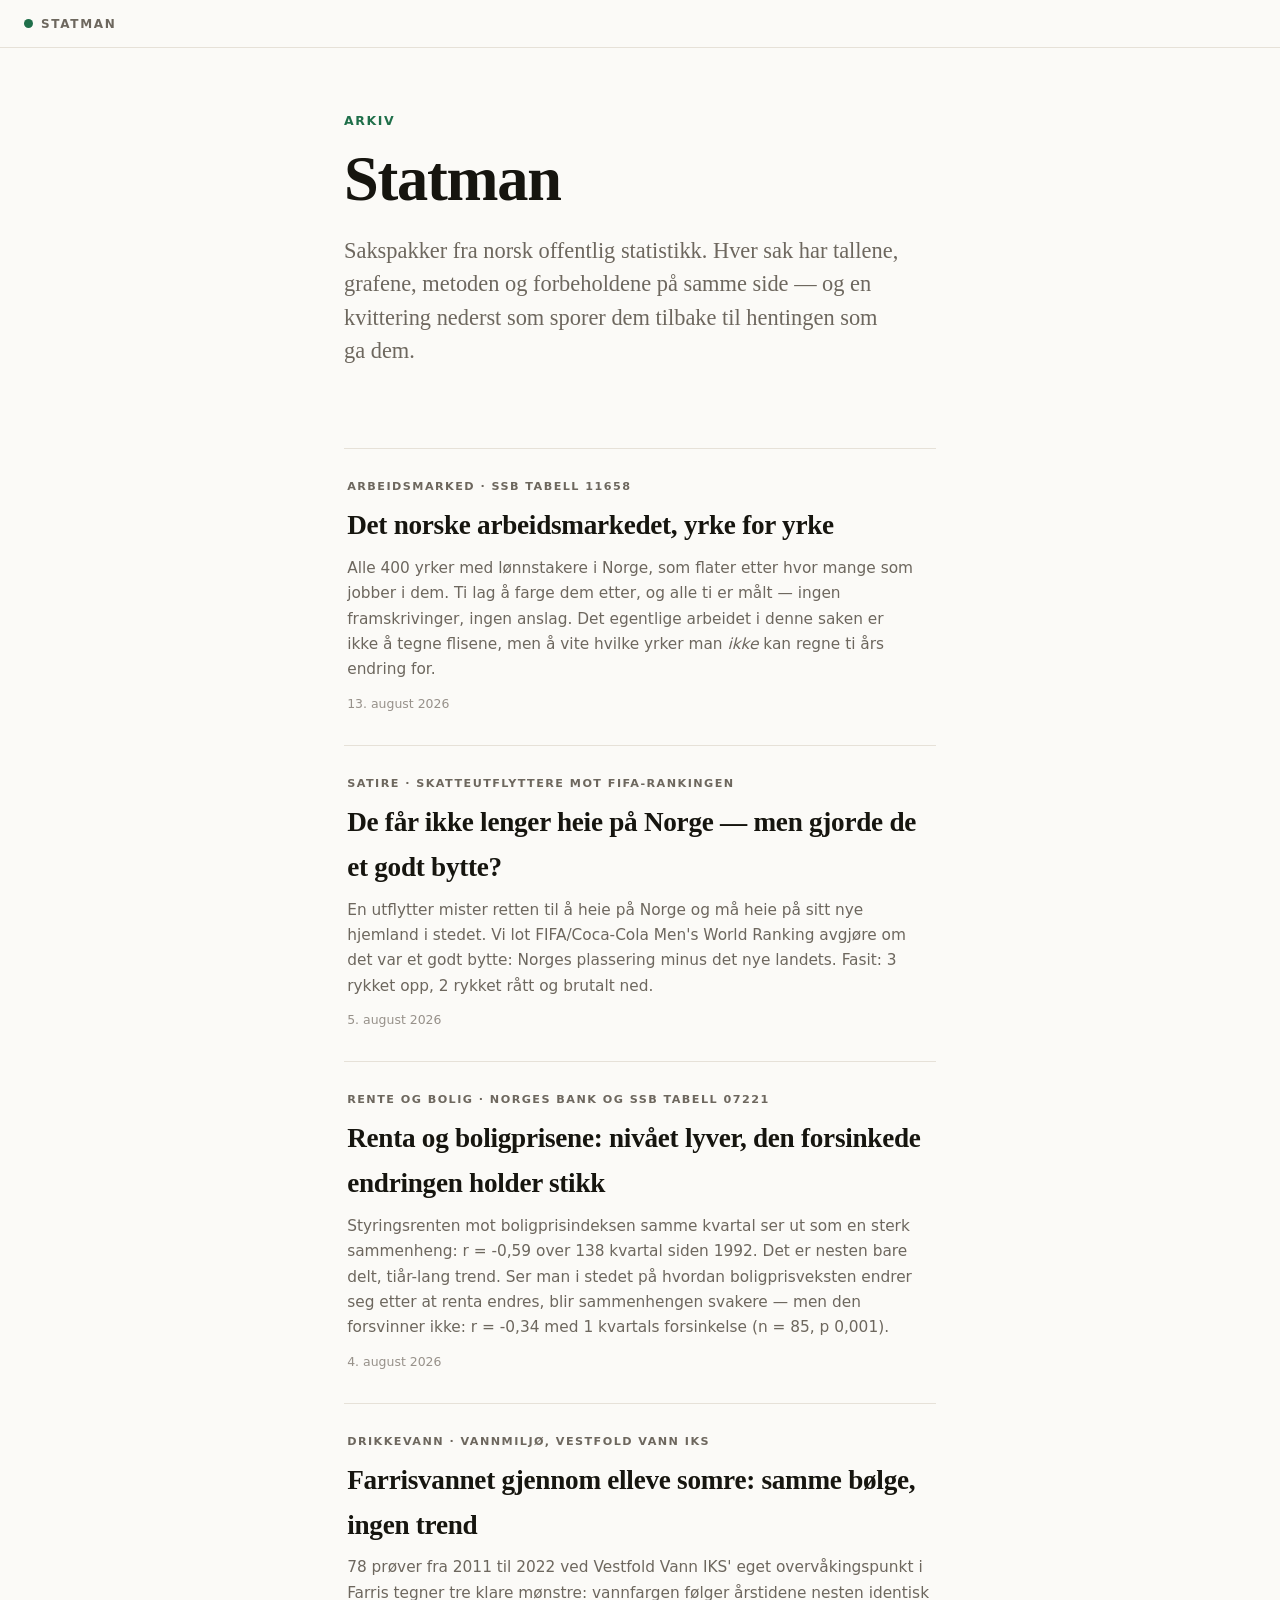
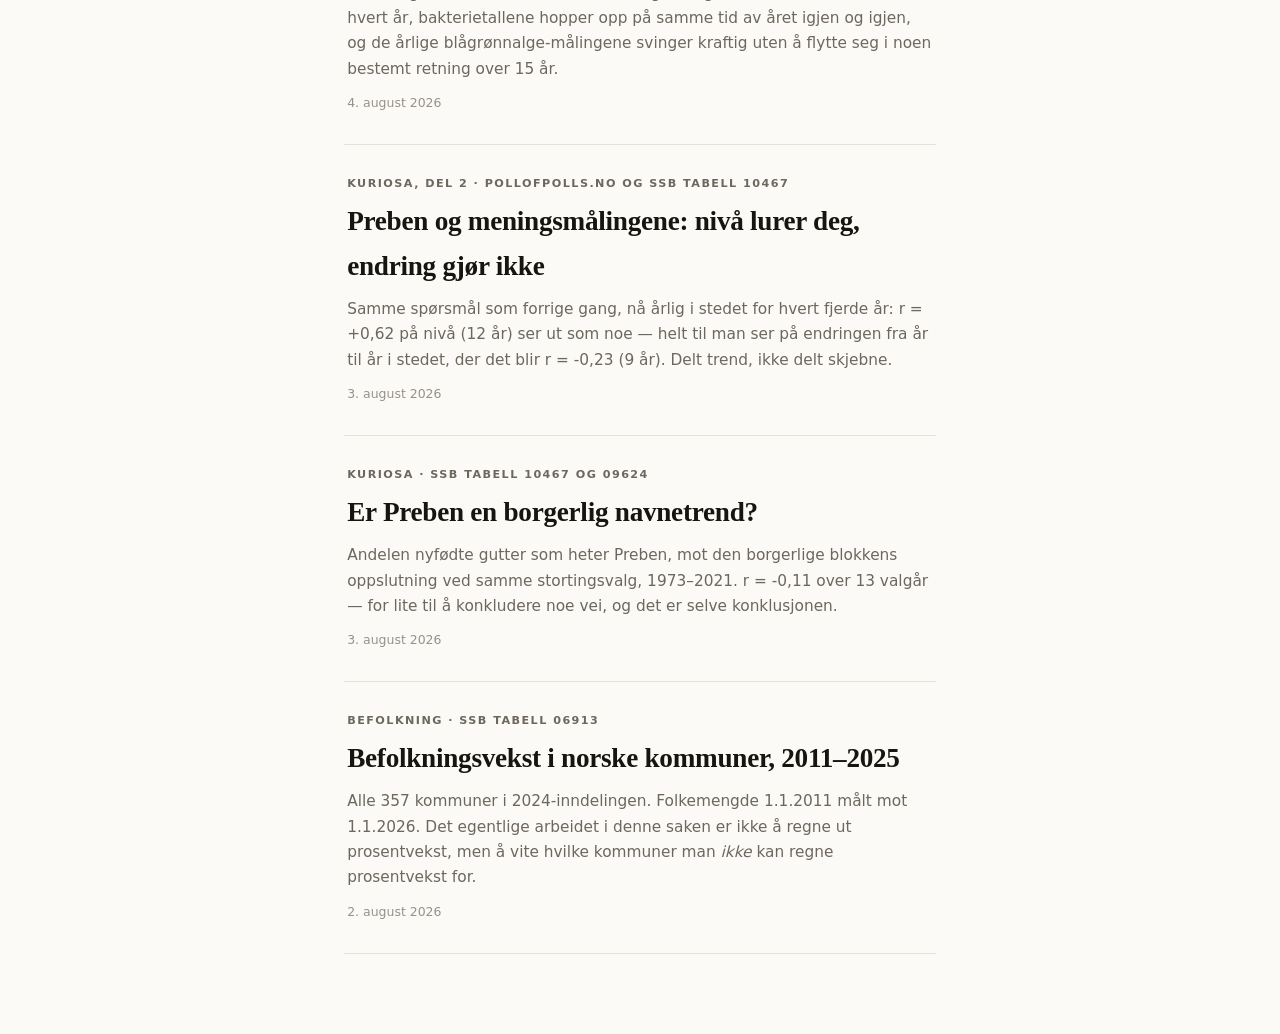
==== commit 1007c4cd: "Flisediagrammet: avgrensing over fargevalg, tre nye endringslag, mindre figur Avgrens til hovedgrupp" ====
--- a/docs/index.html
+++ b/docs/index.html
@@ -35,6 +35,10 @@
   --mono: ui-monospace, "SF Mono", SFMono-Regular, "JetBrains Mono", Menlo, Consolas, monospace;
 
   --spenn: 37rem;
+  /* Hvor bredt en «full» figur får bli. Tekstspennet er 37rem fordi en
+     linje ikke skal bli lang å lese; en figur har ikke det problemet, og
+     et flisediagram med 400 flater har det motsatte. */
+  --full-bredde: 90rem;
   --kant: 1.5rem;
   --runding: 10px;
 }
@@ -274,7 +278,18 @@
 
 /* ------------------------------------------------------------------ figurer */
 .figur { margin: 2.6rem 0; }
-.figur.full { max-width: 72rem; margin-inline: auto; }
+/* `width: 100%` er ikke overflødig. Uten den gjør `margin-inline: auto` at
+   figuren blir en shrink-to-fit-boks: automargene suger opp ledig plass, og
+   bredden bestemmes av det bredeste barnet med egen intrinsisk bredde. For
+   en PNG er det bildet, som er bredt nok til at ingen merker det. For en
+   figur sida tegner selv er det *bildeteksten*, som er begrenset til
+   tekstspennet — så flisediagrammet rendret på 592 piksler der det skulle
+   hatt 1440, og all skrift i det ble halvert. */
+.figur.full {
+  width: 100%;
+  max-width: var(--full-bredde);
+  margin-inline: auto;
+}
 .figur a { display: block; text-decoration: none; }
 .figur img {
   display: block; width: 100%; height: auto;
@@ -496,7 +511,7 @@
 </head>
 <body>
 <div class="fremdrift" id="fremdrift"></div>
-<article class="ark"><div class="merke"><span class="frø"></span>Statman</div><header><p class="stikk">Arkiv</p><h1>Statman</h1><p class="ingress">Sakspakker fra norsk offentlig statistikk. Hver sak har tallene, grafene, metoden og forbeholdene på samme side — og en kvittering nederst som sporer dem tilbake til hentingen som ga dem.</p></header><section><ul class="arkiv"><li><a href="arbeidsmarked_yrke/index.html"><p class="stikk">Arbeidsmarked · SSB tabell 11658</p><h2>Det norske arbeidsmarkedet, yrke for yrke</h2><p>Alle 400 yrker med lønnstakere i Norge, som flater etter hvor mange som jobber i dem. Seks lag å farge dem etter, og alle seks er målt — ingen framskrivinger, ingen anslag. Det egentlige arbeidet i denne saken er ikke å tegne flisene, men å vite hvilke yrker man <em>ikke</em> kan regne ti års endring for.</p><time datetime="2026-08-13">13. august 2026</time></a></li><li><a href="utflyttere_fifa/index.html"><p class="stikk">Satire · Skatteutflyttere mot FIFA-rankingen</p><h2>De får ikke lenger heie på Norge — men gjorde de et godt bytte?</h2><p>En utflytter mister retten til å heie på Norge og må heie på sitt nye hjemland i stedet. Vi lot FIFA/Coca-Cola Men&#x27;s World Ranking avgjøre om det var et godt bytte: Norges plassering minus det nye landets. Fasit: 3 rykket opp, 2 rykket rått og brutalt ned.</p><time datetime="2026-08-05">5. august 2026</time></a></li><li><a href="rente_bolig/index.html"><p class="stikk">Rente og bolig · Norges Bank og SSB tabell 07221</p><h2>Renta og boligprisene: nivået lyver, den forsinkede endringen holder stikk</h2><p>Styringsrenten mot boligprisindeksen samme kvartal ser ut som en sterk sammenheng: r = -0,59 over 138 kvartal siden 1992. Det er nesten bare delt, tiår-lang trend. Ser man i stedet på hvordan boligprisveksten endrer seg etter at renta endres, blir sammenhengen svakere — men den forsvinner ikke: r = -0,34 med 1 kvartals forsinkelse (n = 85, p 0,001).</p><time datetime="2026-08-04">4. august 2026</time></a></li><li><a href="farris_vannkvalitet/index.html"><p class="stikk">Drikkevann · Vannmiljø, Vestfold Vann IKS</p><h2>Farrisvannet gjennom elleve somre: samme bølge, ingen trend</h2><p>78 prøver fra 2011 til 2022 ved Vestfold Vann IKS&#x27; eget overvåkingspunkt i Farris tegner tre klare mønstre: vannfargen følger årstidene nesten identisk hvert år, bakterietallene hopper opp på samme tid av året igjen og igjen, og de årlige blågrønnalge-målingene svinger kraftig uten å flytte seg i noen bestemt retning over 15 år.</p><time datetime="2026-08-04">4. august 2026</time></a></li><li><a href="preben_meningsmalinger/index.html"><p class="stikk">Kuriosa, del 2 · pollofpolls.no og SSB tabell 10467</p><h2>Preben og meningsmålingene: nivå lurer deg, endring gjør ikke</h2><p>Samme spørsmål som forrige gang, nå årlig i stedet for hvert fjerde år: r = +0,62 på nivå (12 år) ser ut som noe — helt til man ser på endringen fra år til år i stedet, der det blir r = -0,23 (9 år). Delt trend, ikke delt skjebne.</p><time datetime="2026-08-03">3. august 2026</time></a></li><li><a href="preben_borgerlig/index.html"><p class="stikk">Kuriosa · SSB tabell 10467 og 09624</p><h2>Er Preben en borgerlig navnetrend?</h2><p>Andelen nyfødte gutter som heter Preben, mot den borgerlige blokkens oppslutning ved samme stortingsvalg, 1973–2021. r = -0,11 over 13 valgår — for lite til å konkludere noe vei, og det er selve konklusjonen.</p><time datetime="2026-08-03">3. august 2026</time></a></li><li><a href="befolkningsvekst_kommune/index.html"><p class="stikk">Befolkning · SSB tabell 06913</p><h2>Befolkningsvekst i norske kommuner, 2011–2025</h2><p>Alle 357 kommuner i 2024-inndelingen. Folkemengde 1.1.2011 målt mot 1.1.2026. Det egentlige arbeidet i denne saken er ikke å regne ut prosentvekst, men å vite hvilke kommuner man <em>ikke</em> kan regne prosentvekst for.</p><time datetime="2026-08-02">2. august 2026</time></a></li></ul></section></article>
+<article class="ark"><div class="merke"><span class="frø"></span>Statman</div><header><p class="stikk">Arkiv</p><h1>Statman</h1><p class="ingress">Sakspakker fra norsk offentlig statistikk. Hver sak har tallene, grafene, metoden og forbeholdene på samme side — og en kvittering nederst som sporer dem tilbake til hentingen som ga dem.</p></header><section><ul class="arkiv"><li><a href="arbeidsmarked_yrke/index.html"><p class="stikk">Arbeidsmarked · SSB tabell 11658</p><h2>Det norske arbeidsmarkedet, yrke for yrke</h2><p>Alle 400 yrker med lønnstakere i Norge, som flater etter hvor mange som jobber i dem. Ti lag å farge dem etter, og alle ti er målt — ingen framskrivinger, ingen anslag. Det egentlige arbeidet i denne saken er ikke å tegne flisene, men å vite hvilke yrker man <em>ikke</em> kan regne ti års endring for.</p><time datetime="2026-08-13">13. august 2026</time></a></li><li><a href="utflyttere_fifa/index.html"><p class="stikk">Satire · Skatteutflyttere mot FIFA-rankingen</p><h2>De får ikke lenger heie på Norge — men gjorde de et godt bytte?</h2><p>En utflytter mister retten til å heie på Norge og må heie på sitt nye hjemland i stedet. Vi lot FIFA/Coca-Cola Men&#x27;s World Ranking avgjøre om det var et godt bytte: Norges plassering minus det nye landets. Fasit: 3 rykket opp, 2 rykket rått og brutalt ned.</p><time datetime="2026-08-05">5. august 2026</time></a></li><li><a href="rente_bolig/index.html"><p class="stikk">Rente og bolig · Norges Bank og SSB tabell 07221</p><h2>Renta og boligprisene: nivået lyver, den forsinkede endringen holder stikk</h2><p>Styringsrenten mot boligprisindeksen samme kvartal ser ut som en sterk sammenheng: r = -0,59 over 138 kvartal siden 1992. Det er nesten bare delt, tiår-lang trend. Ser man i stedet på hvordan boligprisveksten endrer seg etter at renta endres, blir sammenhengen svakere — men den forsvinner ikke: r = -0,34 med 1 kvartals forsinkelse (n = 85, p 0,001).</p><time datetime="2026-08-04">4. august 2026</time></a></li><li><a href="farris_vannkvalitet/index.html"><p class="stikk">Drikkevann · Vannmiljø, Vestfold Vann IKS</p><h2>Farrisvannet gjennom elleve somre: samme bølge, ingen trend</h2><p>78 prøver fra 2011 til 2022 ved Vestfold Vann IKS&#x27; eget overvåkingspunkt i Farris tegner tre klare mønstre: vannfargen følger årstidene nesten identisk hvert år, bakterietallene hopper opp på samme tid av året igjen og igjen, og de årlige blågrønnalge-målingene svinger kraftig uten å flytte seg i noen bestemt retning over 15 år.</p><time datetime="2026-08-04">4. august 2026</time></a></li><li><a href="preben_meningsmalinger/index.html"><p class="stikk">Kuriosa, del 2 · pollofpolls.no og SSB tabell 10467</p><h2>Preben og meningsmålingene: nivå lurer deg, endring gjør ikke</h2><p>Samme spørsmål som forrige gang, nå årlig i stedet for hvert fjerde år: r = +0,62 på nivå (12 år) ser ut som noe — helt til man ser på endringen fra år til år i stedet, der det blir r = -0,23 (9 år). Delt trend, ikke delt skjebne.</p><time datetime="2026-08-03">3. august 2026</time></a></li><li><a href="preben_borgerlig/index.html"><p class="stikk">Kuriosa · SSB tabell 10467 og 09624</p><h2>Er Preben en borgerlig navnetrend?</h2><p>Andelen nyfødte gutter som heter Preben, mot den borgerlige blokkens oppslutning ved samme stortingsvalg, 1973–2021. r = -0,11 over 13 valgår — for lite til å konkludere noe vei, og det er selve konklusjonen.</p><time datetime="2026-08-03">3. august 2026</time></a></li><li><a href="befolkningsvekst_kommune/index.html"><p class="stikk">Befolkning · SSB tabell 06913</p><h2>Befolkningsvekst i norske kommuner, 2011–2025</h2><p>Alle 357 kommuner i 2024-inndelingen. Folkemengde 1.1.2011 målt mot 1.1.2026. Det egentlige arbeidet i denne saken er ikke å regne ut prosentvekst, men å vite hvilke kommuner man <em>ikke</em> kan regne prosentvekst for.</p><time datetime="2026-08-02">2. august 2026</time></a></li></ul></section></article>
 <script>
 /* Statman — publiseringslaget.
    Fire små ting: lesefremdrift, tall som teller opp, figurer som glir inn,
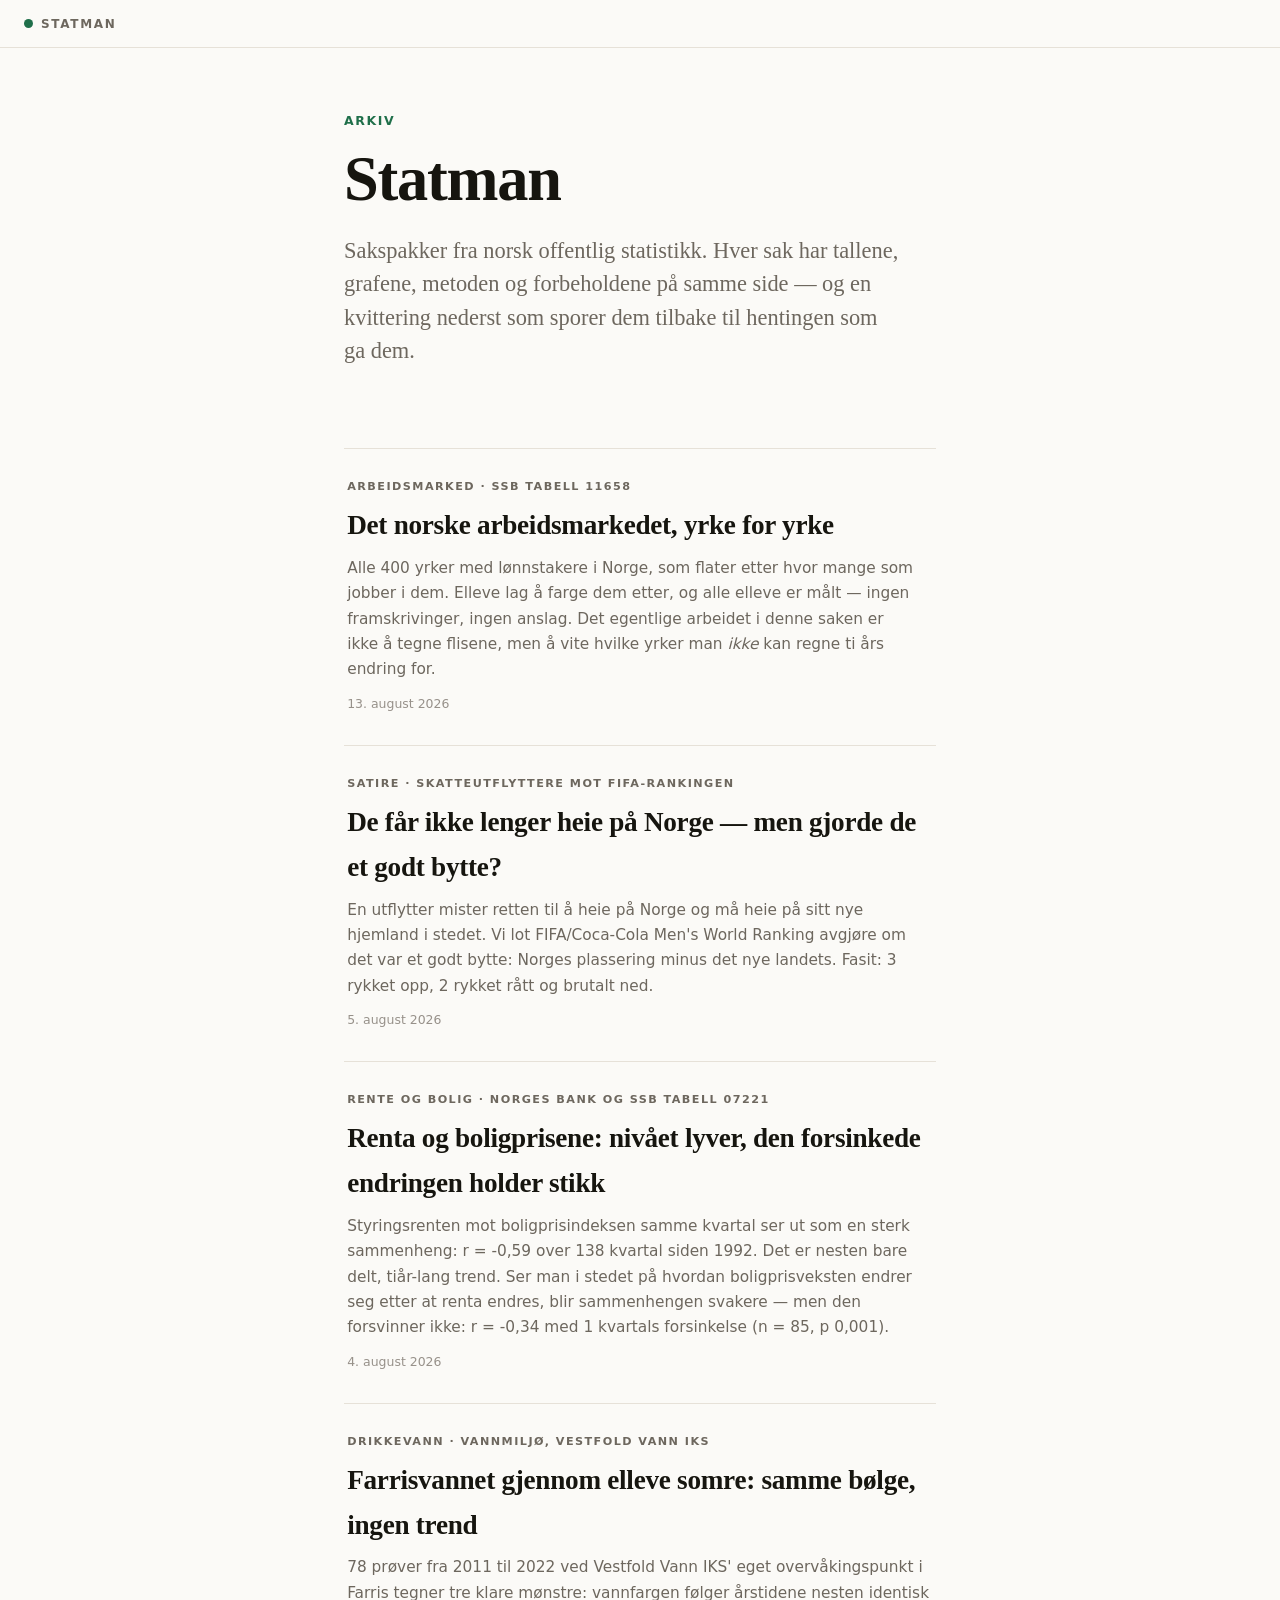
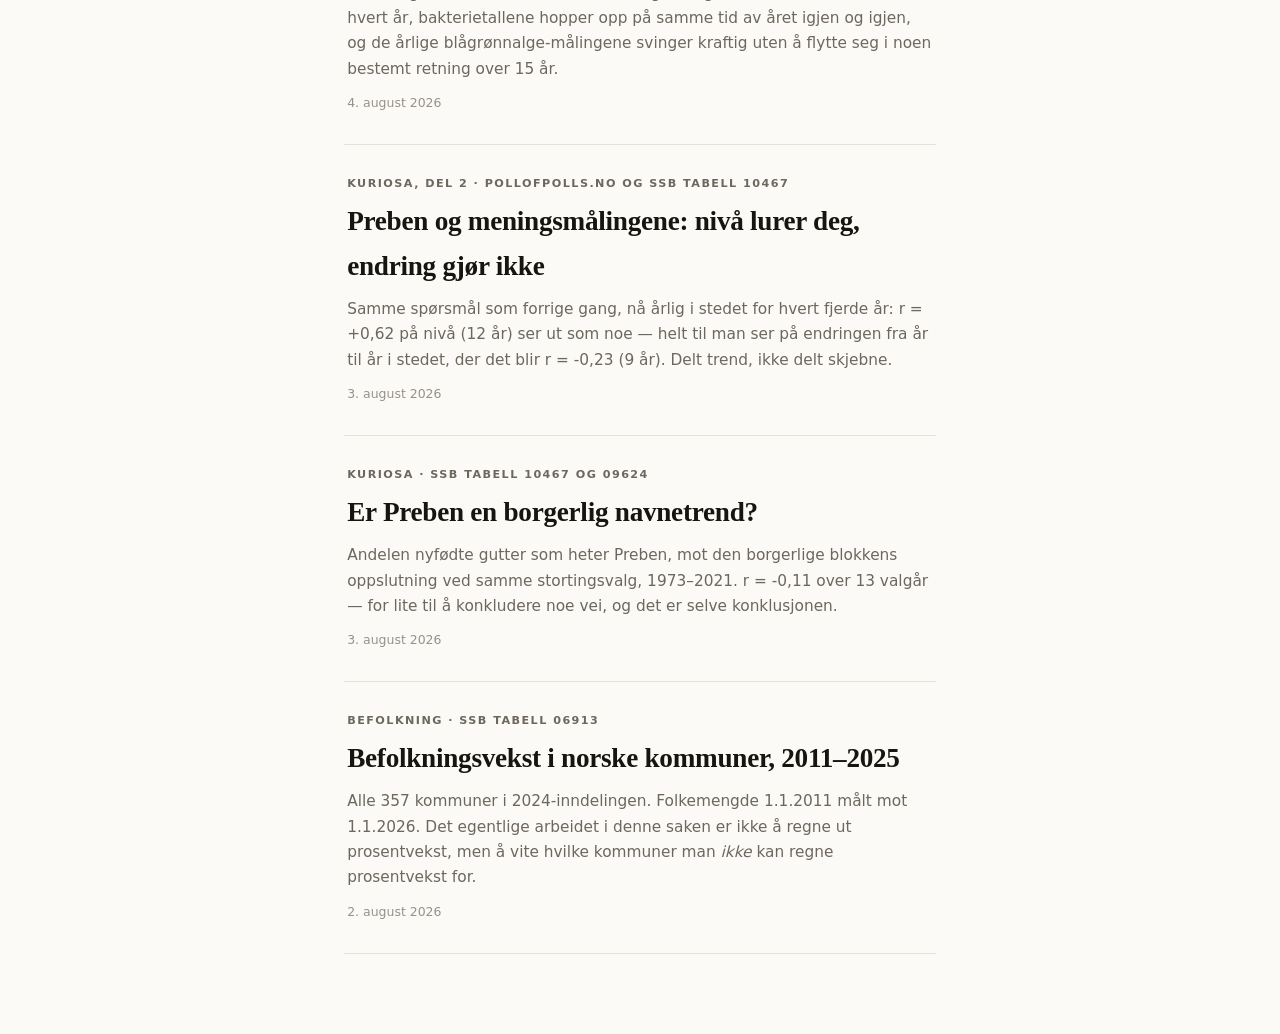
==== commit feebf3b7: "Flisediagrammet: endringslag i prosentpoeng/enhet, ikke prosent, og nytt alderslag Layer får et rela" ====
--- a/docs/index.html
+++ b/docs/index.html
@@ -511,7 +511,7 @@
 </head>
 <body>
 <div class="fremdrift" id="fremdrift"></div>
-<article class="ark"><div class="merke"><span class="frø"></span>Statman</div><header><p class="stikk">Arkiv</p><h1>Statman</h1><p class="ingress">Sakspakker fra norsk offentlig statistikk. Hver sak har tallene, grafene, metoden og forbeholdene på samme side — og en kvittering nederst som sporer dem tilbake til hentingen som ga dem.</p></header><section><ul class="arkiv"><li><a href="arbeidsmarked_yrke/index.html"><p class="stikk">Arbeidsmarked · SSB tabell 11658</p><h2>Det norske arbeidsmarkedet, yrke for yrke</h2><p>Alle 400 yrker med lønnstakere i Norge, som flater etter hvor mange som jobber i dem. Ti lag å farge dem etter, og alle ti er målt — ingen framskrivinger, ingen anslag. Det egentlige arbeidet i denne saken er ikke å tegne flisene, men å vite hvilke yrker man <em>ikke</em> kan regne ti års endring for.</p><time datetime="2026-08-13">13. august 2026</time></a></li><li><a href="utflyttere_fifa/index.html"><p class="stikk">Satire · Skatteutflyttere mot FIFA-rankingen</p><h2>De får ikke lenger heie på Norge — men gjorde de et godt bytte?</h2><p>En utflytter mister retten til å heie på Norge og må heie på sitt nye hjemland i stedet. Vi lot FIFA/Coca-Cola Men&#x27;s World Ranking avgjøre om det var et godt bytte: Norges plassering minus det nye landets. Fasit: 3 rykket opp, 2 rykket rått og brutalt ned.</p><time datetime="2026-08-05">5. august 2026</time></a></li><li><a href="rente_bolig/index.html"><p class="stikk">Rente og bolig · Norges Bank og SSB tabell 07221</p><h2>Renta og boligprisene: nivået lyver, den forsinkede endringen holder stikk</h2><p>Styringsrenten mot boligprisindeksen samme kvartal ser ut som en sterk sammenheng: r = -0,59 over 138 kvartal siden 1992. Det er nesten bare delt, tiår-lang trend. Ser man i stedet på hvordan boligprisveksten endrer seg etter at renta endres, blir sammenhengen svakere — men den forsvinner ikke: r = -0,34 med 1 kvartals forsinkelse (n = 85, p 0,001).</p><time datetime="2026-08-04">4. august 2026</time></a></li><li><a href="farris_vannkvalitet/index.html"><p class="stikk">Drikkevann · Vannmiljø, Vestfold Vann IKS</p><h2>Farrisvannet gjennom elleve somre: samme bølge, ingen trend</h2><p>78 prøver fra 2011 til 2022 ved Vestfold Vann IKS&#x27; eget overvåkingspunkt i Farris tegner tre klare mønstre: vannfargen følger årstidene nesten identisk hvert år, bakterietallene hopper opp på samme tid av året igjen og igjen, og de årlige blågrønnalge-målingene svinger kraftig uten å flytte seg i noen bestemt retning over 15 år.</p><time datetime="2026-08-04">4. august 2026</time></a></li><li><a href="preben_meningsmalinger/index.html"><p class="stikk">Kuriosa, del 2 · pollofpolls.no og SSB tabell 10467</p><h2>Preben og meningsmålingene: nivå lurer deg, endring gjør ikke</h2><p>Samme spørsmål som forrige gang, nå årlig i stedet for hvert fjerde år: r = +0,62 på nivå (12 år) ser ut som noe — helt til man ser på endringen fra år til år i stedet, der det blir r = -0,23 (9 år). Delt trend, ikke delt skjebne.</p><time datetime="2026-08-03">3. august 2026</time></a></li><li><a href="preben_borgerlig/index.html"><p class="stikk">Kuriosa · SSB tabell 10467 og 09624</p><h2>Er Preben en borgerlig navnetrend?</h2><p>Andelen nyfødte gutter som heter Preben, mot den borgerlige blokkens oppslutning ved samme stortingsvalg, 1973–2021. r = -0,11 over 13 valgår — for lite til å konkludere noe vei, og det er selve konklusjonen.</p><time datetime="2026-08-03">3. august 2026</time></a></li><li><a href="befolkningsvekst_kommune/index.html"><p class="stikk">Befolkning · SSB tabell 06913</p><h2>Befolkningsvekst i norske kommuner, 2011–2025</h2><p>Alle 357 kommuner i 2024-inndelingen. Folkemengde 1.1.2011 målt mot 1.1.2026. Det egentlige arbeidet i denne saken er ikke å regne ut prosentvekst, men å vite hvilke kommuner man <em>ikke</em> kan regne prosentvekst for.</p><time datetime="2026-08-02">2. august 2026</time></a></li></ul></section></article>
+<article class="ark"><div class="merke"><span class="frø"></span>Statman</div><header><p class="stikk">Arkiv</p><h1>Statman</h1><p class="ingress">Sakspakker fra norsk offentlig statistikk. Hver sak har tallene, grafene, metoden og forbeholdene på samme side — og en kvittering nederst som sporer dem tilbake til hentingen som ga dem.</p></header><section><ul class="arkiv"><li><a href="arbeidsmarked_yrke/index.html"><p class="stikk">Arbeidsmarked · SSB tabell 11658</p><h2>Det norske arbeidsmarkedet, yrke for yrke</h2><p>Alle 400 yrker med lønnstakere i Norge, som flater etter hvor mange som jobber i dem. Elleve lag å farge dem etter, og alle elleve er målt — ingen framskrivinger, ingen anslag. Det egentlige arbeidet i denne saken er ikke å tegne flisene, men å vite hvilke yrker man <em>ikke</em> kan regne ti års endring for.</p><time datetime="2026-08-13">13. august 2026</time></a></li><li><a href="utflyttere_fifa/index.html"><p class="stikk">Satire · Skatteutflyttere mot FIFA-rankingen</p><h2>De får ikke lenger heie på Norge — men gjorde de et godt bytte?</h2><p>En utflytter mister retten til å heie på Norge og må heie på sitt nye hjemland i stedet. Vi lot FIFA/Coca-Cola Men&#x27;s World Ranking avgjøre om det var et godt bytte: Norges plassering minus det nye landets. Fasit: 3 rykket opp, 2 rykket rått og brutalt ned.</p><time datetime="2026-08-05">5. august 2026</time></a></li><li><a href="rente_bolig/index.html"><p class="stikk">Rente og bolig · Norges Bank og SSB tabell 07221</p><h2>Renta og boligprisene: nivået lyver, den forsinkede endringen holder stikk</h2><p>Styringsrenten mot boligprisindeksen samme kvartal ser ut som en sterk sammenheng: r = -0,59 over 138 kvartal siden 1992. Det er nesten bare delt, tiår-lang trend. Ser man i stedet på hvordan boligprisveksten endrer seg etter at renta endres, blir sammenhengen svakere — men den forsvinner ikke: r = -0,34 med 1 kvartals forsinkelse (n = 85, p 0,001).</p><time datetime="2026-08-04">4. august 2026</time></a></li><li><a href="farris_vannkvalitet/index.html"><p class="stikk">Drikkevann · Vannmiljø, Vestfold Vann IKS</p><h2>Farrisvannet gjennom elleve somre: samme bølge, ingen trend</h2><p>78 prøver fra 2011 til 2022 ved Vestfold Vann IKS&#x27; eget overvåkingspunkt i Farris tegner tre klare mønstre: vannfargen følger årstidene nesten identisk hvert år, bakterietallene hopper opp på samme tid av året igjen og igjen, og de årlige blågrønnalge-målingene svinger kraftig uten å flytte seg i noen bestemt retning over 15 år.</p><time datetime="2026-08-04">4. august 2026</time></a></li><li><a href="preben_meningsmalinger/index.html"><p class="stikk">Kuriosa, del 2 · pollofpolls.no og SSB tabell 10467</p><h2>Preben og meningsmålingene: nivå lurer deg, endring gjør ikke</h2><p>Samme spørsmål som forrige gang, nå årlig i stedet for hvert fjerde år: r = +0,62 på nivå (12 år) ser ut som noe — helt til man ser på endringen fra år til år i stedet, der det blir r = -0,23 (9 år). Delt trend, ikke delt skjebne.</p><time datetime="2026-08-03">3. august 2026</time></a></li><li><a href="preben_borgerlig/index.html"><p class="stikk">Kuriosa · SSB tabell 10467 og 09624</p><h2>Er Preben en borgerlig navnetrend?</h2><p>Andelen nyfødte gutter som heter Preben, mot den borgerlige blokkens oppslutning ved samme stortingsvalg, 1973–2021. r = -0,11 over 13 valgår — for lite til å konkludere noe vei, og det er selve konklusjonen.</p><time datetime="2026-08-03">3. august 2026</time></a></li><li><a href="befolkningsvekst_kommune/index.html"><p class="stikk">Befolkning · SSB tabell 06913</p><h2>Befolkningsvekst i norske kommuner, 2011–2025</h2><p>Alle 357 kommuner i 2024-inndelingen. Folkemengde 1.1.2011 målt mot 1.1.2026. Det egentlige arbeidet i denne saken er ikke å regne ut prosentvekst, men å vite hvilke kommuner man <em>ikke</em> kan regne prosentvekst for.</p><time datetime="2026-08-02">2. august 2026</time></a></li></ul></section></article>
 <script>
 /* Statman — publiseringslaget.
    Fire små ting: lesefremdrift, tall som teller opp, figurer som glir inn,
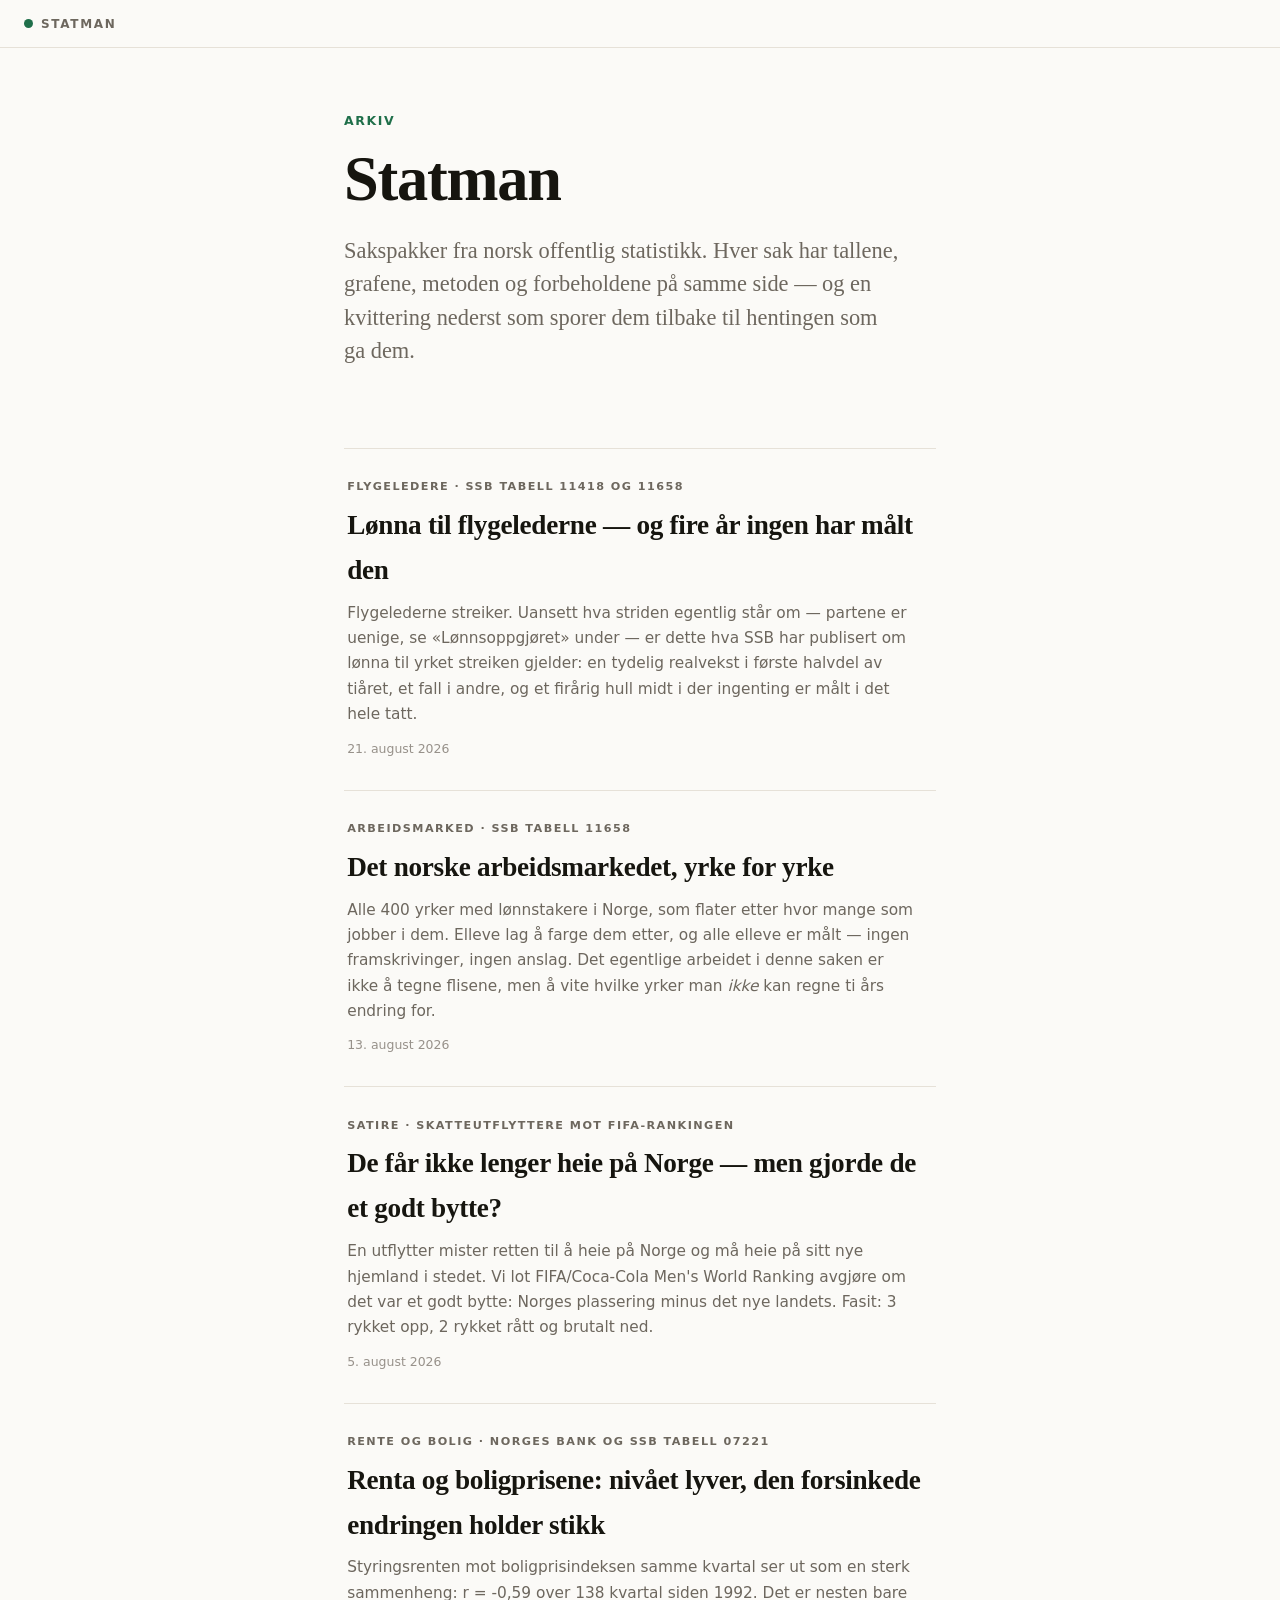
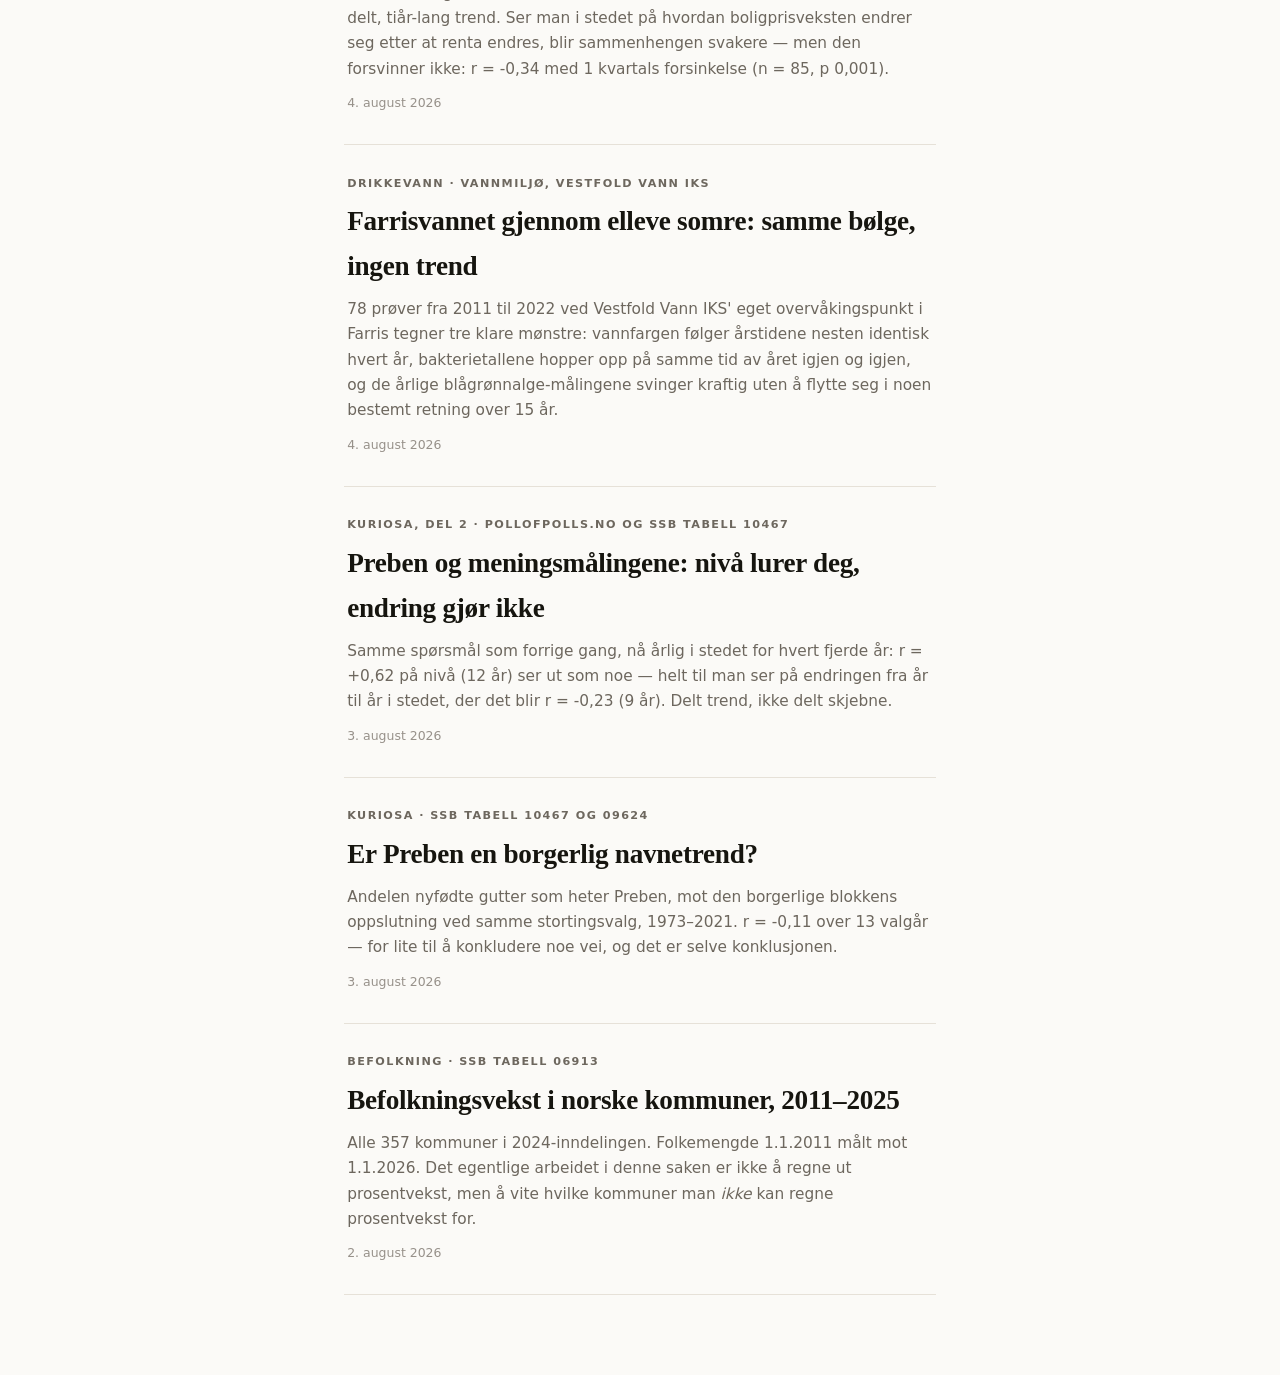
==== commit fdf6fb21: "Ny sak: lønn og lønnsendringer for flygeledere, i lys av streiken Ett yrke (STYRK-08 3154) ute av de" ====
--- a/docs/index.html
+++ b/docs/index.html
@@ -511,7 +511,7 @@
 </head>
 <body>
 <div class="fremdrift" id="fremdrift"></div>
-<article class="ark"><div class="merke"><span class="frø"></span>Statman</div><header><p class="stikk">Arkiv</p><h1>Statman</h1><p class="ingress">Sakspakker fra norsk offentlig statistikk. Hver sak har tallene, grafene, metoden og forbeholdene på samme side — og en kvittering nederst som sporer dem tilbake til hentingen som ga dem.</p></header><section><ul class="arkiv"><li><a href="arbeidsmarked_yrke/index.html"><p class="stikk">Arbeidsmarked · SSB tabell 11658</p><h2>Det norske arbeidsmarkedet, yrke for yrke</h2><p>Alle 400 yrker med lønnstakere i Norge, som flater etter hvor mange som jobber i dem. Elleve lag å farge dem etter, og alle elleve er målt — ingen framskrivinger, ingen anslag. Det egentlige arbeidet i denne saken er ikke å tegne flisene, men å vite hvilke yrker man <em>ikke</em> kan regne ti års endring for.</p><time datetime="2026-08-13">13. august 2026</time></a></li><li><a href="utflyttere_fifa/index.html"><p class="stikk">Satire · Skatteutflyttere mot FIFA-rankingen</p><h2>De får ikke lenger heie på Norge — men gjorde de et godt bytte?</h2><p>En utflytter mister retten til å heie på Norge og må heie på sitt nye hjemland i stedet. Vi lot FIFA/Coca-Cola Men&#x27;s World Ranking avgjøre om det var et godt bytte: Norges plassering minus det nye landets. Fasit: 3 rykket opp, 2 rykket rått og brutalt ned.</p><time datetime="2026-08-05">5. august 2026</time></a></li><li><a href="rente_bolig/index.html"><p class="stikk">Rente og bolig · Norges Bank og SSB tabell 07221</p><h2>Renta og boligprisene: nivået lyver, den forsinkede endringen holder stikk</h2><p>Styringsrenten mot boligprisindeksen samme kvartal ser ut som en sterk sammenheng: r = -0,59 over 138 kvartal siden 1992. Det er nesten bare delt, tiår-lang trend. Ser man i stedet på hvordan boligprisveksten endrer seg etter at renta endres, blir sammenhengen svakere — men den forsvinner ikke: r = -0,34 med 1 kvartals forsinkelse (n = 85, p 0,001).</p><time datetime="2026-08-04">4. august 2026</time></a></li><li><a href="farris_vannkvalitet/index.html"><p class="stikk">Drikkevann · Vannmiljø, Vestfold Vann IKS</p><h2>Farrisvannet gjennom elleve somre: samme bølge, ingen trend</h2><p>78 prøver fra 2011 til 2022 ved Vestfold Vann IKS&#x27; eget overvåkingspunkt i Farris tegner tre klare mønstre: vannfargen følger årstidene nesten identisk hvert år, bakterietallene hopper opp på samme tid av året igjen og igjen, og de årlige blågrønnalge-målingene svinger kraftig uten å flytte seg i noen bestemt retning over 15 år.</p><time datetime="2026-08-04">4. august 2026</time></a></li><li><a href="preben_meningsmalinger/index.html"><p class="stikk">Kuriosa, del 2 · pollofpolls.no og SSB tabell 10467</p><h2>Preben og meningsmålingene: nivå lurer deg, endring gjør ikke</h2><p>Samme spørsmål som forrige gang, nå årlig i stedet for hvert fjerde år: r = +0,62 på nivå (12 år) ser ut som noe — helt til man ser på endringen fra år til år i stedet, der det blir r = -0,23 (9 år). Delt trend, ikke delt skjebne.</p><time datetime="2026-08-03">3. august 2026</time></a></li><li><a href="preben_borgerlig/index.html"><p class="stikk">Kuriosa · SSB tabell 10467 og 09624</p><h2>Er Preben en borgerlig navnetrend?</h2><p>Andelen nyfødte gutter som heter Preben, mot den borgerlige blokkens oppslutning ved samme stortingsvalg, 1973–2021. r = -0,11 over 13 valgår — for lite til å konkludere noe vei, og det er selve konklusjonen.</p><time datetime="2026-08-03">3. august 2026</time></a></li><li><a href="befolkningsvekst_kommune/index.html"><p class="stikk">Befolkning · SSB tabell 06913</p><h2>Befolkningsvekst i norske kommuner, 2011–2025</h2><p>Alle 357 kommuner i 2024-inndelingen. Folkemengde 1.1.2011 målt mot 1.1.2026. Det egentlige arbeidet i denne saken er ikke å regne ut prosentvekst, men å vite hvilke kommuner man <em>ikke</em> kan regne prosentvekst for.</p><time datetime="2026-08-02">2. august 2026</time></a></li></ul></section></article>
+<article class="ark"><div class="merke"><span class="frø"></span>Statman</div><header><p class="stikk">Arkiv</p><h1>Statman</h1><p class="ingress">Sakspakker fra norsk offentlig statistikk. Hver sak har tallene, grafene, metoden og forbeholdene på samme side — og en kvittering nederst som sporer dem tilbake til hentingen som ga dem.</p></header><section><ul class="arkiv"><li><a href="flygeledere_lonn/index.html"><p class="stikk">Flygeledere · SSB tabell 11418 og 11658</p><h2>Lønna til flygelederne — og fire år ingen har målt den</h2><p>Flygelederne streiker. Uansett hva striden egentlig står om — partene er uenige, se «Lønnsoppgjøret» under — er dette hva SSB har publisert om lønna til yrket streiken gjelder: en tydelig realvekst i første halvdel av tiåret, et fall i andre, og et firårig hull midt i der ingenting er målt i det hele tatt.</p><time datetime="2026-08-21">21. august 2026</time></a></li><li><a href="arbeidsmarked_yrke/index.html"><p class="stikk">Arbeidsmarked · SSB tabell 11658</p><h2>Det norske arbeidsmarkedet, yrke for yrke</h2><p>Alle 400 yrker med lønnstakere i Norge, som flater etter hvor mange som jobber i dem. Elleve lag å farge dem etter, og alle elleve er målt — ingen framskrivinger, ingen anslag. Det egentlige arbeidet i denne saken er ikke å tegne flisene, men å vite hvilke yrker man <em>ikke</em> kan regne ti års endring for.</p><time datetime="2026-08-13">13. august 2026</time></a></li><li><a href="utflyttere_fifa/index.html"><p class="stikk">Satire · Skatteutflyttere mot FIFA-rankingen</p><h2>De får ikke lenger heie på Norge — men gjorde de et godt bytte?</h2><p>En utflytter mister retten til å heie på Norge og må heie på sitt nye hjemland i stedet. Vi lot FIFA/Coca-Cola Men&#x27;s World Ranking avgjøre om det var et godt bytte: Norges plassering minus det nye landets. Fasit: 3 rykket opp, 2 rykket rått og brutalt ned.</p><time datetime="2026-08-05">5. august 2026</time></a></li><li><a href="rente_bolig/index.html"><p class="stikk">Rente og bolig · Norges Bank og SSB tabell 07221</p><h2>Renta og boligprisene: nivået lyver, den forsinkede endringen holder stikk</h2><p>Styringsrenten mot boligprisindeksen samme kvartal ser ut som en sterk sammenheng: r = -0,59 over 138 kvartal siden 1992. Det er nesten bare delt, tiår-lang trend. Ser man i stedet på hvordan boligprisveksten endrer seg etter at renta endres, blir sammenhengen svakere — men den forsvinner ikke: r = -0,34 med 1 kvartals forsinkelse (n = 85, p 0,001).</p><time datetime="2026-08-04">4. august 2026</time></a></li><li><a href="farris_vannkvalitet/index.html"><p class="stikk">Drikkevann · Vannmiljø, Vestfold Vann IKS</p><h2>Farrisvannet gjennom elleve somre: samme bølge, ingen trend</h2><p>78 prøver fra 2011 til 2022 ved Vestfold Vann IKS&#x27; eget overvåkingspunkt i Farris tegner tre klare mønstre: vannfargen følger årstidene nesten identisk hvert år, bakterietallene hopper opp på samme tid av året igjen og igjen, og de årlige blågrønnalge-målingene svinger kraftig uten å flytte seg i noen bestemt retning over 15 år.</p><time datetime="2026-08-04">4. august 2026</time></a></li><li><a href="preben_meningsmalinger/index.html"><p class="stikk">Kuriosa, del 2 · pollofpolls.no og SSB tabell 10467</p><h2>Preben og meningsmålingene: nivå lurer deg, endring gjør ikke</h2><p>Samme spørsmål som forrige gang, nå årlig i stedet for hvert fjerde år: r = +0,62 på nivå (12 år) ser ut som noe — helt til man ser på endringen fra år til år i stedet, der det blir r = -0,23 (9 år). Delt trend, ikke delt skjebne.</p><time datetime="2026-08-03">3. august 2026</time></a></li><li><a href="preben_borgerlig/index.html"><p class="stikk">Kuriosa · SSB tabell 10467 og 09624</p><h2>Er Preben en borgerlig navnetrend?</h2><p>Andelen nyfødte gutter som heter Preben, mot den borgerlige blokkens oppslutning ved samme stortingsvalg, 1973–2021. r = -0,11 over 13 valgår — for lite til å konkludere noe vei, og det er selve konklusjonen.</p><time datetime="2026-08-03">3. august 2026</time></a></li><li><a href="befolkningsvekst_kommune/index.html"><p class="stikk">Befolkning · SSB tabell 06913</p><h2>Befolkningsvekst i norske kommuner, 2011–2025</h2><p>Alle 357 kommuner i 2024-inndelingen. Folkemengde 1.1.2011 målt mot 1.1.2026. Det egentlige arbeidet i denne saken er ikke å regne ut prosentvekst, men å vite hvilke kommuner man <em>ikke</em> kan regne prosentvekst for.</p><time datetime="2026-08-02">2. august 2026</time></a></li></ul></section></article>
 <script>
 /* Statman — publiseringslaget.
    Fire små ting: lesefremdrift, tall som teller opp, figurer som glir inn,
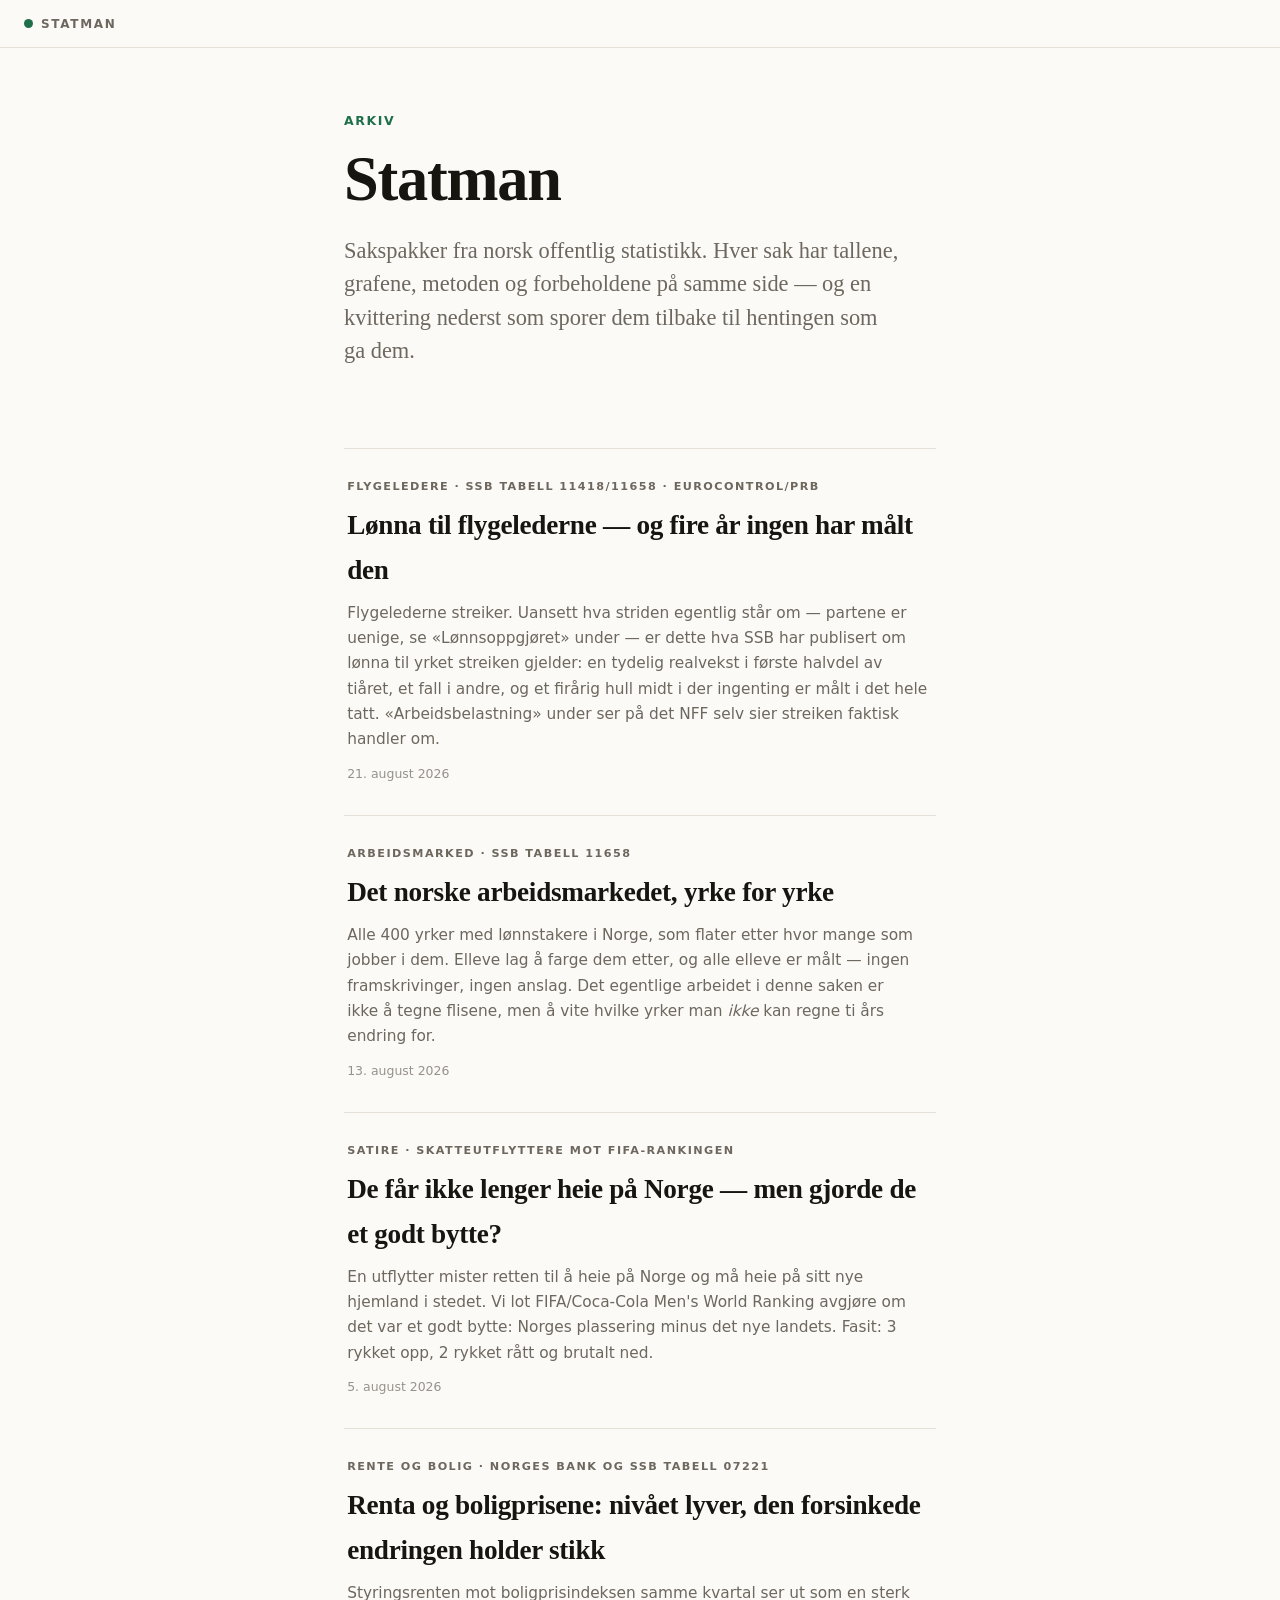
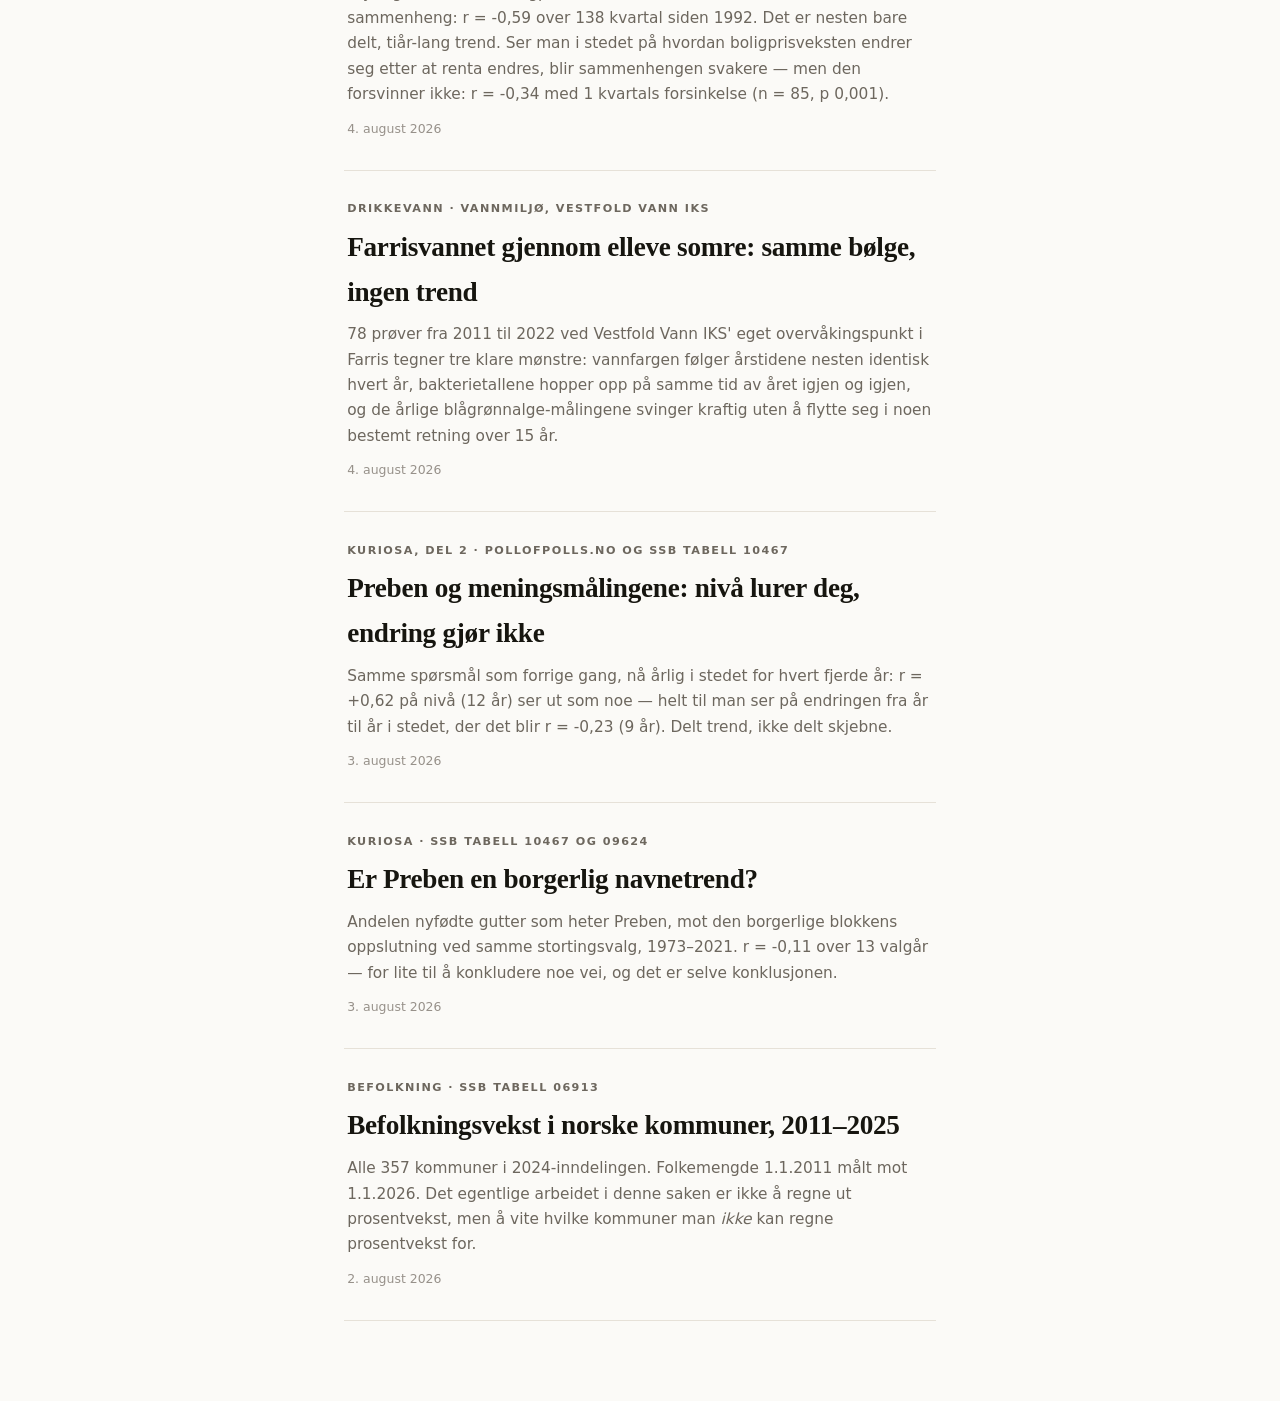
==== commit c898c7bc: "Flygeledere: ny arbeidsbelastning-seksjon fra EUROCONTROL/PRB NFFs konfliktgrunn er arbeidstid, ikke" ====
--- a/docs/index.html
+++ b/docs/index.html
@@ -511,7 +511,7 @@
 </head>
 <body>
 <div class="fremdrift" id="fremdrift"></div>
-<article class="ark"><div class="merke"><span class="frø"></span>Statman</div><header><p class="stikk">Arkiv</p><h1>Statman</h1><p class="ingress">Sakspakker fra norsk offentlig statistikk. Hver sak har tallene, grafene, metoden og forbeholdene på samme side — og en kvittering nederst som sporer dem tilbake til hentingen som ga dem.</p></header><section><ul class="arkiv"><li><a href="flygeledere_lonn/index.html"><p class="stikk">Flygeledere · SSB tabell 11418 og 11658</p><h2>Lønna til flygelederne — og fire år ingen har målt den</h2><p>Flygelederne streiker. Uansett hva striden egentlig står om — partene er uenige, se «Lønnsoppgjøret» under — er dette hva SSB har publisert om lønna til yrket streiken gjelder: en tydelig realvekst i første halvdel av tiåret, et fall i andre, og et firårig hull midt i der ingenting er målt i det hele tatt.</p><time datetime="2026-08-21">21. august 2026</time></a></li><li><a href="arbeidsmarked_yrke/index.html"><p class="stikk">Arbeidsmarked · SSB tabell 11658</p><h2>Det norske arbeidsmarkedet, yrke for yrke</h2><p>Alle 400 yrker med lønnstakere i Norge, som flater etter hvor mange som jobber i dem. Elleve lag å farge dem etter, og alle elleve er målt — ingen framskrivinger, ingen anslag. Det egentlige arbeidet i denne saken er ikke å tegne flisene, men å vite hvilke yrker man <em>ikke</em> kan regne ti års endring for.</p><time datetime="2026-08-13">13. august 2026</time></a></li><li><a href="utflyttere_fifa/index.html"><p class="stikk">Satire · Skatteutflyttere mot FIFA-rankingen</p><h2>De får ikke lenger heie på Norge — men gjorde de et godt bytte?</h2><p>En utflytter mister retten til å heie på Norge og må heie på sitt nye hjemland i stedet. Vi lot FIFA/Coca-Cola Men&#x27;s World Ranking avgjøre om det var et godt bytte: Norges plassering minus det nye landets. Fasit: 3 rykket opp, 2 rykket rått og brutalt ned.</p><time datetime="2026-08-05">5. august 2026</time></a></li><li><a href="rente_bolig/index.html"><p class="stikk">Rente og bolig · Norges Bank og SSB tabell 07221</p><h2>Renta og boligprisene: nivået lyver, den forsinkede endringen holder stikk</h2><p>Styringsrenten mot boligprisindeksen samme kvartal ser ut som en sterk sammenheng: r = -0,59 over 138 kvartal siden 1992. Det er nesten bare delt, tiår-lang trend. Ser man i stedet på hvordan boligprisveksten endrer seg etter at renta endres, blir sammenhengen svakere — men den forsvinner ikke: r = -0,34 med 1 kvartals forsinkelse (n = 85, p 0,001).</p><time datetime="2026-08-04">4. august 2026</time></a></li><li><a href="farris_vannkvalitet/index.html"><p class="stikk">Drikkevann · Vannmiljø, Vestfold Vann IKS</p><h2>Farrisvannet gjennom elleve somre: samme bølge, ingen trend</h2><p>78 prøver fra 2011 til 2022 ved Vestfold Vann IKS&#x27; eget overvåkingspunkt i Farris tegner tre klare mønstre: vannfargen følger årstidene nesten identisk hvert år, bakterietallene hopper opp på samme tid av året igjen og igjen, og de årlige blågrønnalge-målingene svinger kraftig uten å flytte seg i noen bestemt retning over 15 år.</p><time datetime="2026-08-04">4. august 2026</time></a></li><li><a href="preben_meningsmalinger/index.html"><p class="stikk">Kuriosa, del 2 · pollofpolls.no og SSB tabell 10467</p><h2>Preben og meningsmålingene: nivå lurer deg, endring gjør ikke</h2><p>Samme spørsmål som forrige gang, nå årlig i stedet for hvert fjerde år: r = +0,62 på nivå (12 år) ser ut som noe — helt til man ser på endringen fra år til år i stedet, der det blir r = -0,23 (9 år). Delt trend, ikke delt skjebne.</p><time datetime="2026-08-03">3. august 2026</time></a></li><li><a href="preben_borgerlig/index.html"><p class="stikk">Kuriosa · SSB tabell 10467 og 09624</p><h2>Er Preben en borgerlig navnetrend?</h2><p>Andelen nyfødte gutter som heter Preben, mot den borgerlige blokkens oppslutning ved samme stortingsvalg, 1973–2021. r = -0,11 over 13 valgår — for lite til å konkludere noe vei, og det er selve konklusjonen.</p><time datetime="2026-08-03">3. august 2026</time></a></li><li><a href="befolkningsvekst_kommune/index.html"><p class="stikk">Befolkning · SSB tabell 06913</p><h2>Befolkningsvekst i norske kommuner, 2011–2025</h2><p>Alle 357 kommuner i 2024-inndelingen. Folkemengde 1.1.2011 målt mot 1.1.2026. Det egentlige arbeidet i denne saken er ikke å regne ut prosentvekst, men å vite hvilke kommuner man <em>ikke</em> kan regne prosentvekst for.</p><time datetime="2026-08-02">2. august 2026</time></a></li></ul></section></article>
+<article class="ark"><div class="merke"><span class="frø"></span>Statman</div><header><p class="stikk">Arkiv</p><h1>Statman</h1><p class="ingress">Sakspakker fra norsk offentlig statistikk. Hver sak har tallene, grafene, metoden og forbeholdene på samme side — og en kvittering nederst som sporer dem tilbake til hentingen som ga dem.</p></header><section><ul class="arkiv"><li><a href="flygeledere_lonn/index.html"><p class="stikk">Flygeledere · SSB tabell 11418/11658 · EUROCONTROL/PRB</p><h2>Lønna til flygelederne — og fire år ingen har målt den</h2><p>Flygelederne streiker. Uansett hva striden egentlig står om — partene er uenige, se «Lønnsoppgjøret» under — er dette hva SSB har publisert om lønna til yrket streiken gjelder: en tydelig realvekst i første halvdel av tiåret, et fall i andre, og et firårig hull midt i der ingenting er målt i det hele tatt. «Arbeidsbelastning» under ser på det NFF selv sier streiken faktisk handler om.</p><time datetime="2026-08-21">21. august 2026</time></a></li><li><a href="arbeidsmarked_yrke/index.html"><p class="stikk">Arbeidsmarked · SSB tabell 11658</p><h2>Det norske arbeidsmarkedet, yrke for yrke</h2><p>Alle 400 yrker med lønnstakere i Norge, som flater etter hvor mange som jobber i dem. Elleve lag å farge dem etter, og alle elleve er målt — ingen framskrivinger, ingen anslag. Det egentlige arbeidet i denne saken er ikke å tegne flisene, men å vite hvilke yrker man <em>ikke</em> kan regne ti års endring for.</p><time datetime="2026-08-13">13. august 2026</time></a></li><li><a href="utflyttere_fifa/index.html"><p class="stikk">Satire · Skatteutflyttere mot FIFA-rankingen</p><h2>De får ikke lenger heie på Norge — men gjorde de et godt bytte?</h2><p>En utflytter mister retten til å heie på Norge og må heie på sitt nye hjemland i stedet. Vi lot FIFA/Coca-Cola Men&#x27;s World Ranking avgjøre om det var et godt bytte: Norges plassering minus det nye landets. Fasit: 3 rykket opp, 2 rykket rått og brutalt ned.</p><time datetime="2026-08-05">5. august 2026</time></a></li><li><a href="rente_bolig/index.html"><p class="stikk">Rente og bolig · Norges Bank og SSB tabell 07221</p><h2>Renta og boligprisene: nivået lyver, den forsinkede endringen holder stikk</h2><p>Styringsrenten mot boligprisindeksen samme kvartal ser ut som en sterk sammenheng: r = -0,59 over 138 kvartal siden 1992. Det er nesten bare delt, tiår-lang trend. Ser man i stedet på hvordan boligprisveksten endrer seg etter at renta endres, blir sammenhengen svakere — men den forsvinner ikke: r = -0,34 med 1 kvartals forsinkelse (n = 85, p 0,001).</p><time datetime="2026-08-04">4. august 2026</time></a></li><li><a href="farris_vannkvalitet/index.html"><p class="stikk">Drikkevann · Vannmiljø, Vestfold Vann IKS</p><h2>Farrisvannet gjennom elleve somre: samme bølge, ingen trend</h2><p>78 prøver fra 2011 til 2022 ved Vestfold Vann IKS&#x27; eget overvåkingspunkt i Farris tegner tre klare mønstre: vannfargen følger årstidene nesten identisk hvert år, bakterietallene hopper opp på samme tid av året igjen og igjen, og de årlige blågrønnalge-målingene svinger kraftig uten å flytte seg i noen bestemt retning over 15 år.</p><time datetime="2026-08-04">4. august 2026</time></a></li><li><a href="preben_meningsmalinger/index.html"><p class="stikk">Kuriosa, del 2 · pollofpolls.no og SSB tabell 10467</p><h2>Preben og meningsmålingene: nivå lurer deg, endring gjør ikke</h2><p>Samme spørsmål som forrige gang, nå årlig i stedet for hvert fjerde år: r = +0,62 på nivå (12 år) ser ut som noe — helt til man ser på endringen fra år til år i stedet, der det blir r = -0,23 (9 år). Delt trend, ikke delt skjebne.</p><time datetime="2026-08-03">3. august 2026</time></a></li><li><a href="preben_borgerlig/index.html"><p class="stikk">Kuriosa · SSB tabell 10467 og 09624</p><h2>Er Preben en borgerlig navnetrend?</h2><p>Andelen nyfødte gutter som heter Preben, mot den borgerlige blokkens oppslutning ved samme stortingsvalg, 1973–2021. r = -0,11 over 13 valgår — for lite til å konkludere noe vei, og det er selve konklusjonen.</p><time datetime="2026-08-03">3. august 2026</time></a></li><li><a href="befolkningsvekst_kommune/index.html"><p class="stikk">Befolkning · SSB tabell 06913</p><h2>Befolkningsvekst i norske kommuner, 2011–2025</h2><p>Alle 357 kommuner i 2024-inndelingen. Folkemengde 1.1.2011 målt mot 1.1.2026. Det egentlige arbeidet i denne saken er ikke å regne ut prosentvekst, men å vite hvilke kommuner man <em>ikke</em> kan regne prosentvekst for.</p><time datetime="2026-08-02">2. august 2026</time></a></li></ul></section></article>
 <script>
 /* Statman — publiseringslaget.
    Fire små ting: lesefremdrift, tall som teller opp, figurer som glir inn,
